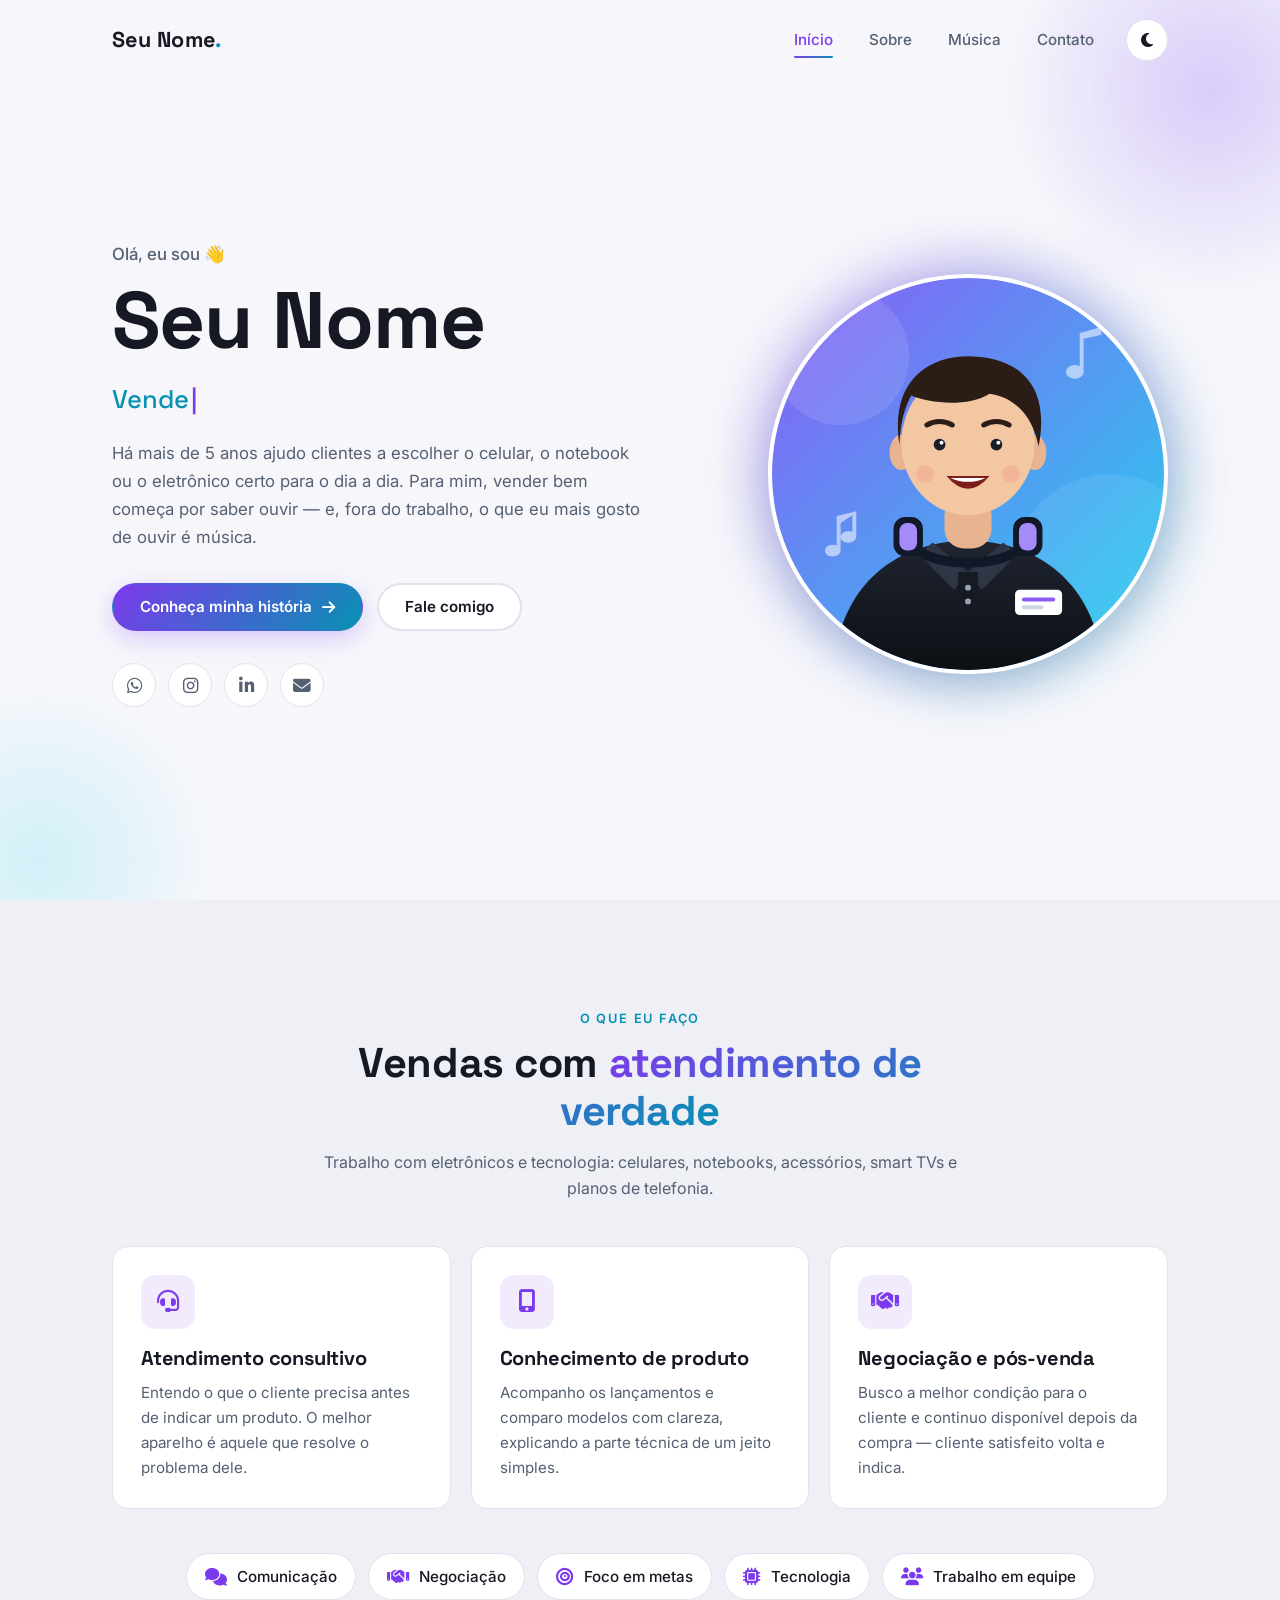
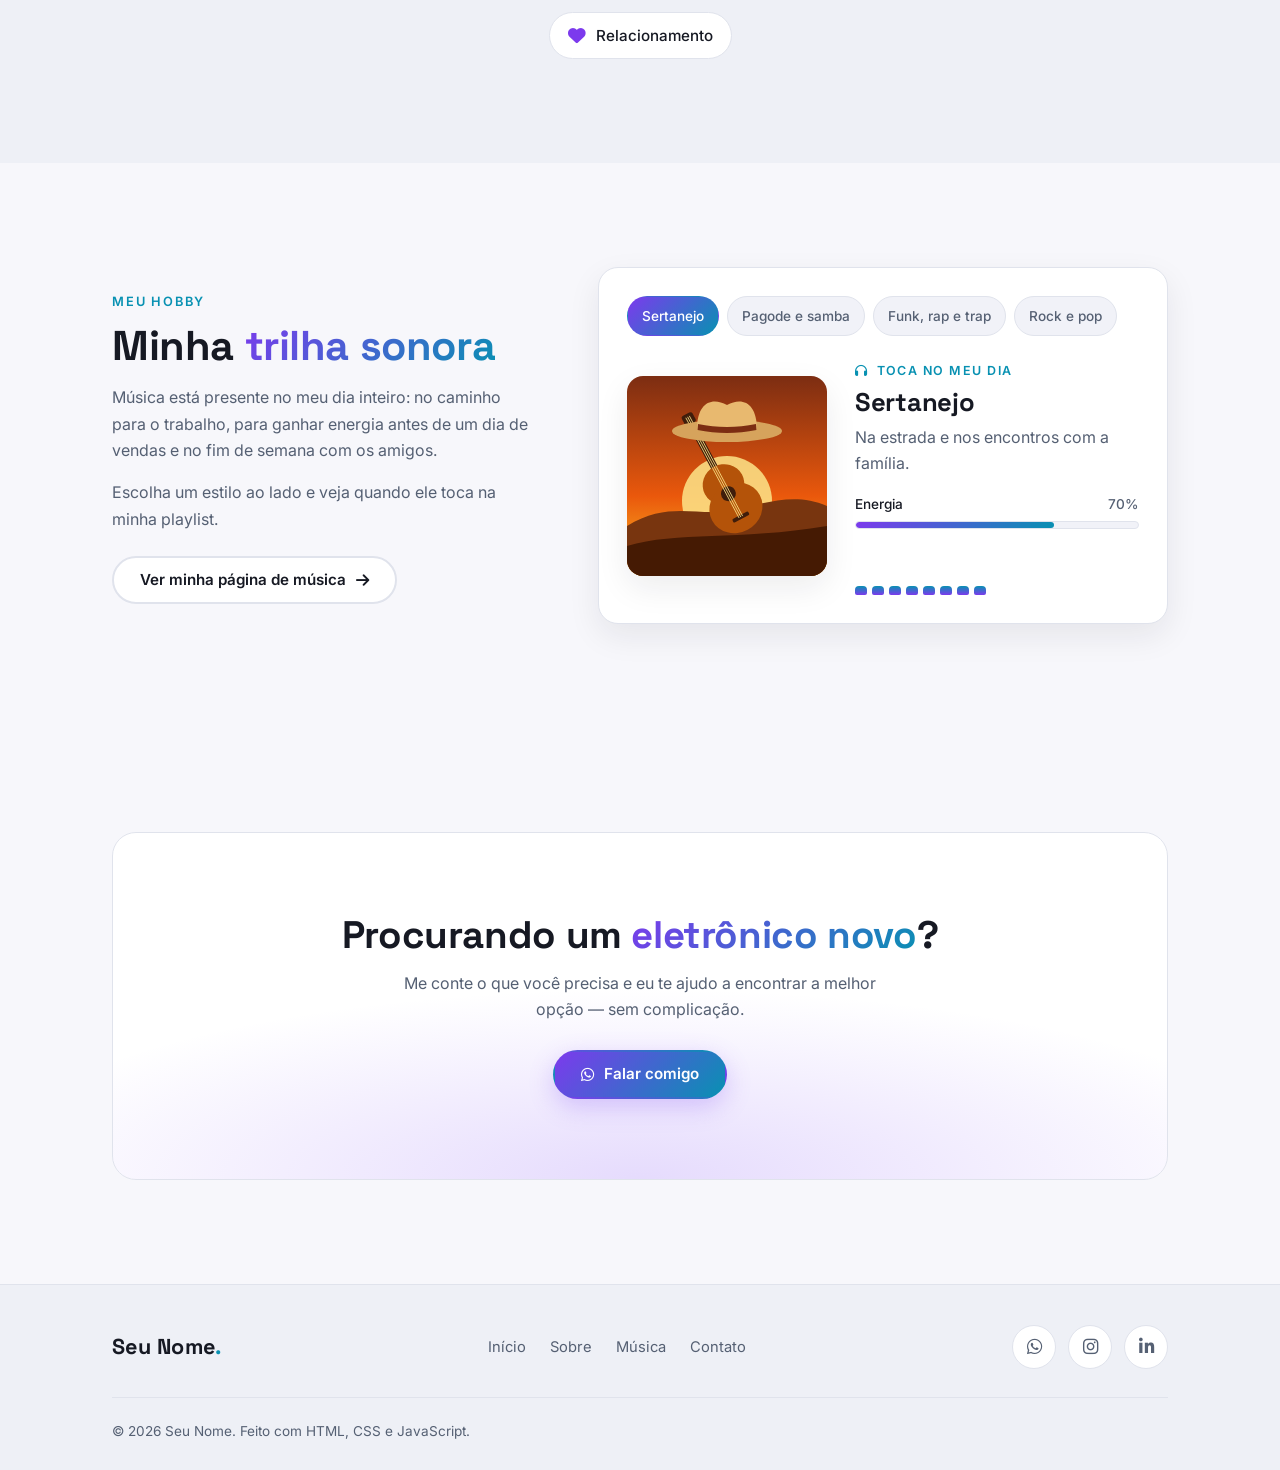
==== index.html @ 559077af "Primeira versão do portfólio Site pessoal (vendedor de eletrônicos e tecnologia, hobby: música) feit" ====
<!DOCTYPE html>
<html lang="pt-BR">
<head>
  <meta charset="UTF-8">
  <meta name="viewport" content="width=device-width, initial-scale=1.0">
  <meta name="description" content="Seu Nome — vendedor de eletrônicos e tecnologia há mais de 5 anos, apaixonado por música.">
  <title>Seu Nome | Vendedor</title>

  <!-- Ícone da aba -->
  <link rel="icon" href="img/favicon.svg" type="image/svg+xml">

  <!-- Fontes (Google Fonts) e ícones (Font Awesome) -->
  <link rel="preconnect" href="https://fonts.googleapis.com">
  <link rel="preconnect" href="https://fonts.gstatic.com" crossorigin>
  <link rel="stylesheet" href="https://fonts.googleapis.com/css2?family=Inter:wght@400;500;600&family=Space+Grotesk:wght@500;700&display=swap">
  <link rel="stylesheet" href="https://cdnjs.cloudflare.com/ajax/libs/font-awesome/6.5.1/css/all.min.css">

  <!-- Estilos do site -->
  <link rel="stylesheet" href="css/style.css">
  <link rel="stylesheet" href="css/responsive.css">

  <!-- Aplica o tema salvo antes da página aparecer (evita "piscar") -->
  <script src="js/theme.js"></script>
</head>
<body data-page="inicio">
  <a href="#conteudo" class="skip-link">Pular para o conteúdo</a>

  <!-- ================= CABEÇALHO ================= -->
  <header class="header" id="header">
    <div class="container header__inner">
      <a href="index.html" class="logo" aria-label="Página inicial">Seu Nome<span class="logo__dot">.</span></a>

      <nav class="nav" id="nav" aria-label="Menu principal">
        <ul class="nav__list">
          <li><a href="index.html" class="nav__link" data-nav="inicio">Início</a></li>
          <li><a href="pages/sobre.html" class="nav__link" data-nav="sobre">Sobre</a></li>
          <li><a href="pages/musica.html" class="nav__link" data-nav="musica">Música</a></li>
          <li><a href="pages/contato.html" class="nav__link" data-nav="contato">Contato</a></li>
        </ul>
      </nav>

      <div class="header__actions">
        <button class="theme-toggle" id="theme-toggle" type="button" aria-label="Alternar tema">
          <i class="fa-solid fa-sun" aria-hidden="true"></i>
          <i class="fa-solid fa-moon" aria-hidden="true"></i>
        </button>
        <button class="menu-toggle" id="menu-toggle" type="button" aria-label="Abrir menu" aria-expanded="false" aria-controls="nav">
          <span></span><span></span><span></span>
        </button>
      </div>
    </div>
  </header>

  <main id="conteudo">

    <!-- ================= HERO ================= -->
    <section class="hero">
      <div class="container hero__inner">
        <div class="hero__text reveal">
          <p class="hero__greeting">Olá, eu sou 👋</p>
          <h1 class="hero__title">Seu Nome</h1>
          <p class="hero__role">
            <span class="sr-only">Vendedor</span>
            <span class="typing" aria-hidden="true" data-typing='["Vendedor", "Especialista em tecnologia", "Apaixonado por música"]'></span><span class="cursor" aria-hidden="true">|</span>
          </p>
          <p class="hero__desc">
            Há mais de 5 anos ajudo clientes a escolher o celular, o notebook ou o eletrônico certo para o dia a dia.
            Para mim, vender bem começa por saber ouvir — e, fora do trabalho, o que eu mais gosto de ouvir é música.
          </p>
          <div class="hero__buttons">
            <a href="pages/sobre.html" class="btn btn--primary">Conheça minha história <i class="fa-solid fa-arrow-right" aria-hidden="true"></i></a>
            <a href="pages/contato.html" class="btn btn--outline">Fale comigo</a>
          </div>
          <ul class="social" aria-label="Redes sociais">
            <li><a href="https://wa.me/5500000000000" target="_blank" rel="noopener" aria-label="WhatsApp"><i class="fa-brands fa-whatsapp" aria-hidden="true"></i></a></li>
            <li><a href="https://www.instagram.com/seu-usuario" target="_blank" rel="noopener" aria-label="Instagram"><i class="fa-brands fa-instagram" aria-hidden="true"></i></a></li>
            <li><a href="https://www.linkedin.com/in/seu-usuario" target="_blank" rel="noopener" aria-label="LinkedIn"><i class="fa-brands fa-linkedin-in" aria-hidden="true"></i></a></li>
            <li><a href="mailto:seuemail@exemplo.com" aria-label="E-mail"><i class="fa-solid fa-envelope" aria-hidden="true"></i></a></li>
          </ul>
        </div>

        <div class="hero__image reveal delay-1">
          <img src="img/avatar.svg" alt="Ilustração de Seu Nome com fones de ouvido" width="400" height="400">
        </div>
      </div>
    </section>

    <!-- ================= COMO EU TRABALHO ================= -->
    <section class="section section--alt" id="trabalho">
      <div class="container">
        <div class="section__header reveal">
          <span class="section__tag">O que eu faço</span>
          <h2 class="section__title">Vendas com <span class="gradient-text">atendimento de verdade</span></h2>
          <p class="section__subtitle">Trabalho com eletrônicos e tecnologia: celulares, notebooks, acessórios, smart TVs e planos de telefonia.</p>
        </div>

        <div class="grid grid--cards">
          <article class="card reveal">
            <div class="card__icon"><i class="fa-solid fa-headset" aria-hidden="true"></i></div>
            <h3 class="card__title">Atendimento consultivo</h3>
            <p class="card__text">Entendo o que o cliente precisa antes de indicar um produto. O melhor aparelho é aquele que resolve o problema dele.</p>
          </article>
          <article class="card reveal delay-1">
            <div class="card__icon"><i class="fa-solid fa-mobile-screen-button" aria-hidden="true"></i></div>
            <h3 class="card__title">Conhecimento de produto</h3>
            <p class="card__text">Acompanho os lançamentos e comparo modelos com clareza, explicando a parte técnica de um jeito simples.</p>
          </article>
          <article class="card reveal delay-2">
            <div class="card__icon"><i class="fa-solid fa-handshake" aria-hidden="true"></i></div>
            <h3 class="card__title">Negociação e pós-venda</h3>
            <p class="card__text">Busco a melhor condição para o cliente e continuo disponível depois da compra — cliente satisfeito volta e indica.</p>
          </article>
        </div>

        <ul class="stack reveal" aria-label="Minhas principais habilidades">
          <li class="stack__item"><i class="fa-solid fa-comments" aria-hidden="true"></i> Comunicação</li>
          <li class="stack__item"><i class="fa-solid fa-handshake" aria-hidden="true"></i> Negociação</li>
          <li class="stack__item"><i class="fa-solid fa-bullseye" aria-hidden="true"></i> Foco em metas</li>
          <li class="stack__item"><i class="fa-solid fa-microchip" aria-hidden="true"></i> Tecnologia</li>
          <li class="stack__item"><i class="fa-solid fa-users" aria-hidden="true"></i> Trabalho em equipe</li>
          <li class="stack__item"><i class="fa-solid fa-heart" aria-hidden="true"></i> Relacionamento</li>
        </ul>
      </div>
    </section>

    <!-- ================= MÚSICA (HOBBY) ================= -->
    <section class="section" id="musica">
      <div class="container music-teaser">
        <div class="music-teaser__text reveal">
          <span class="section__tag">Meu hobby</span>
          <h2 class="section__title">Minha <span class="gradient-text">trilha sonora</span></h2>
          <p>
            Música está presente no meu dia inteiro: no caminho para o trabalho, para ganhar energia
            antes de um dia de vendas e no fim de semana com os amigos.
          </p>
          <p>Escolha um estilo ao lado e veja quando ele toca na minha playlist.</p>
          <a href="pages/musica.html" class="btn btn--outline">Ver minha página de música <i class="fa-solid fa-arrow-right" aria-hidden="true"></i></a>
        </div>

        <!-- Seletor de estilos: os dados de cada estilo ficam nos atributos data-* dos botões -->
        <div class="styles-widget reveal delay-1" data-styles>
          <div class="styles-widget__tabs" role="tablist" aria-label="Estilos musicais">
            <button class="style-tab is-active" type="button" role="tab" aria-selected="true" aria-controls="style-panel"
              data-cover="img/musica/sertanejo.svg" data-title="Sertanejo" data-moment="Na estrada e nos encontros com a família." data-energy="70">Sertanejo</button>
            <button class="style-tab" type="button" role="tab" aria-selected="false" aria-controls="style-panel"
              data-cover="img/musica/pagode.svg" data-title="Pagode e samba" data-moment="No fim de semana, reunido com os amigos." data-energy="78">Pagode e samba</button>
            <button class="style-tab" type="button" role="tab" aria-selected="false" aria-controls="style-panel"
              data-cover="img/musica/rap.svg" data-title="Funk, rap e trap" data-moment="Para ganhar energia antes de um dia cheio de vendas." data-energy="95">Funk, rap e trap</button>
            <button class="style-tab" type="button" role="tab" aria-selected="false" aria-controls="style-panel"
              data-cover="img/musica/rock.svg" data-title="Rock e pop" data-moment="No fone de ouvido, a qualquer hora do dia." data-energy="85">Rock e pop</button>
          </div>

          <div class="styles-widget__panel" id="style-panel" role="tabpanel">
            <img class="styles-widget__cover" src="img/musica/sertanejo.svg" alt="" width="400" height="400" data-style-cover>
            <div class="styles-widget__info" aria-live="polite">
              <span class="styles-widget__label"><i class="fa-solid fa-headphones" aria-hidden="true"></i> Toca no meu dia</span>
              <h3 class="styles-widget__title" data-style-title>Sertanejo</h3>
              <p class="styles-widget__moment" data-style-moment>Na estrada e nos encontros com a família.</p>
              <div class="energy">
                <div class="energy__header"><span>Energia</span><span data-style-energy-text>70%</span></div>
                <div class="energy__bar"><div class="energy__fill" data-style-energy></div></div>
              </div>
              <div class="equalizer" aria-hidden="true">
                <span></span><span></span><span></span><span></span><span></span><span></span><span></span><span></span>
              </div>
            </div>
          </div>
        </div>
      </div>
    </section>

    <!-- ================= CHAMADA PARA CONTATO ================= -->
    <section class="section section--tight">
      <div class="container">
        <div class="cta reveal">
          <h2 class="cta__title">Procurando um <span class="gradient-text">eletrônico novo</span>?</h2>
          <p class="cta__text">Me conte o que você precisa e eu te ajudo a encontrar a melhor opção — sem complicação.</p>
          <a href="pages/contato.html" class="btn btn--primary"><i class="fa-brands fa-whatsapp" aria-hidden="true"></i> Falar comigo</a>
        </div>
      </div>
    </section>
  </main>

  <!-- ================= RODAPÉ ================= -->
  <footer class="footer">
    <div class="container">
      <div class="footer__top">
        <a href="index.html" class="logo" aria-label="Página inicial">Seu Nome<span class="logo__dot">.</span></a>
        <ul class="footer__links">
          <li><a href="index.html">Início</a></li>
          <li><a href="pages/sobre.html">Sobre</a></li>
          <li><a href="pages/musica.html">Música</a></li>
          <li><a href="pages/contato.html">Contato</a></li>
        </ul>
        <ul class="social" aria-label="Redes sociais">
          <li><a href="https://wa.me/5500000000000" target="_blank" rel="noopener" aria-label="WhatsApp"><i class="fa-brands fa-whatsapp" aria-hidden="true"></i></a></li>
          <li><a href="https://www.instagram.com/seu-usuario" target="_blank" rel="noopener" aria-label="Instagram"><i class="fa-brands fa-instagram" aria-hidden="true"></i></a></li>
          <li><a href="https://www.linkedin.com/in/seu-usuario" target="_blank" rel="noopener" aria-label="LinkedIn"><i class="fa-brands fa-linkedin-in" aria-hidden="true"></i></a></li>
        </ul>
      </div>
      <p class="footer__copy">&copy; <span data-year>2026</span> Seu Nome. Feito com HTML, CSS e JavaScript.</p>
    </div>
  </footer>

  <button class="back-to-top" id="back-to-top" type="button" aria-label="Voltar ao topo">
    <i class="fa-solid fa-arrow-up" aria-hidden="true"></i>
  </button>

  <script src="js/main.js" defer></script>
  <script src="js/estilos.js" defer></script>
</body>
</html>
---- css/style.css ----
/* ==========================================================
   PORTFÓLIO — ESTILOS PRINCIPAIS (style.css)
   ----------------------------------------------------------
   Este arquivo segue a abordagem "mobile-first": os estilos
   abaixo são pensados primeiro para celulares. As adaptações
   para telas maiores ficam em responsive.css.

   Sumário
   1.  Variáveis e temas (escuro / claro)
   2.  Reset e estilos base
   3.  Utilitários
   4.  Cabeçalho e navegação
   5.  Botões
   6.  Hero (página inicial) e redes sociais
   7.  Títulos de página e seções
   8.  Cards e grids
   9.  Música (filtros, cards, seletor de estilos, equalizador)
   10. Página Sobre (stats, habilidades, linha do tempo)
   11. Página Contato (informações e formulário)
   12. Chamada para ação (CTA)
   13. Rodapé e botão "voltar ao topo"
   14. Animações
   ========================================================== */


/* ============ 1. VARIÁVEIS E TEMAS ============ */
:root {
  /* Cores — tema escuro (padrão) */
  --bg: #0d0f14;
  --bg-alt: #12151c;
  --surface: #181c25;
  --surface-2: #1f2430;
  --text: #e9ecf1;
  --text-muted: #9aa3b5;
  --border: #262c38;
  --accent: #8b5cf6;
  --accent-2: #22d3ee;
  --accent-soft: rgba(139, 92, 246, 0.15);
  --gradient: linear-gradient(135deg, var(--accent), var(--accent-2));
  --success: #22c55e;
  --error: #f87171;
  --shadow: 0 12px 32px rgba(0, 0, 0, 0.35);

  /* Tipografia */
  --font-body: 'Inter', system-ui, -apple-system, 'Segoe UI', sans-serif;
  --font-title: 'Space Grotesk', 'Inter', system-ui, sans-serif;

  /* Medidas */
  --header-h: 70px;
  --container: 1120px;
  --radius: 16px;
  --radius-sm: 10px;
  --transition: 0.3s ease;

  color-scheme: dark;
}

/* Tema claro — ativado pelo botão de sol/lua (js/main.js) */
[data-theme="light"] {
  --bg: #f7f7fb;
  --bg-alt: #eef0f6;
  --surface: #ffffff;
  --surface-2: #f1f2f8;
  --text: #161923;
  --text-muted: #556073;
  --border: #e0e3ec;
  --accent: #7c3aed;
  --accent-2: #0891b2;
  --accent-soft: rgba(124, 58, 237, 0.1);
  --success: #15803d;
  --error: #dc2626;
  --shadow: 0 12px 32px rgba(20, 24, 40, 0.08);

  color-scheme: light;
}


/* ============ 2. RESET E BASE ============ */
*,
*::before,
*::after {
  box-sizing: border-box;
  margin: 0;
  padding: 0;
}

html {
  scroll-behavior: smooth;
  scroll-padding-top: var(--header-h);
  -webkit-text-size-adjust: 100%;
}

body {
  font-family: var(--font-body);
  font-size: 1rem;
  line-height: 1.65;
  background-color: var(--bg);
  color: var(--text);
  -webkit-font-smoothing: antialiased;
  overflow-x: hidden;
  transition: background-color var(--transition), color var(--transition);
}

/* Trava a rolagem quando o menu mobile está aberto */
body.menu-open {
  overflow: hidden;
}

img,
svg {
  display: block;
  max-width: 100%;
  height: auto;
}

a {
  color: inherit;
  text-decoration: none;
}

ul,
ol {
  list-style: none;
}

button,
input,
textarea {
  font: inherit;
  color: inherit;
}

button {
  background: none;
  border: none;
  cursor: pointer;
}

h1,
h2,
h3 {
  font-family: var(--font-title);
  line-height: 1.15;
  letter-spacing: -0.01em;
}

:focus-visible {
  outline: 2px solid var(--accent-2);
  outline-offset: 3px;
  border-radius: 4px;
}

::selection {
  background: var(--accent);
  color: #fff;
}


/* ============ 3. UTILITÁRIOS ============ */
.container {
  width: 100%;
  max-width: var(--container);
  margin-inline: auto;
  padding-inline: 20px;
}

.gradient-text {
  background: var(--gradient);
  -webkit-background-clip: text;
  background-clip: text;
  color: transparent;
}

/* Esconde visualmente, mas mantém para leitores de tela */
.sr-only {
  position: absolute;
  width: 1px;
  height: 1px;
  padding: 0;
  margin: -1px;
  overflow: hidden;
  clip: rect(0, 0, 0, 0);
  white-space: nowrap;
  border: 0;
}

/* Link "pular para o conteúdo" (acessibilidade via teclado) */
.skip-link {
  position: absolute;
  top: -100px;
  left: 16px;
  z-index: 200;
  padding: 10px 18px;
  border-radius: var(--radius-sm);
  background: var(--accent);
  color: #fff;
  font-weight: 600;
  transition: top var(--transition);
}

.skip-link:focus {
  top: 12px;
}


/* ============ 4. CABEÇALHO E NAVEGAÇÃO ============ */
.header {
  position: fixed;
  top: 0;
  left: 0;
  right: 0;
  z-index: 100;
  height: var(--header-h);
  border-bottom: 1px solid transparent;
  transition: background-color var(--transition), border-color var(--transition);
}

/* Fundo aparece depois que a página rola (classe adicionada via JS) */
.header.is-scrolled,
.menu-open .header {
  background-color: var(--bg);
  border-bottom-color: var(--border);
}

.header__inner {
  height: 100%;
  display: flex;
  align-items: center;
  justify-content: space-between;
  gap: 16px;
}

.logo {
  font-family: var(--font-title);
  font-size: 1.35rem;
  font-weight: 700;
  letter-spacing: 0.02em;
  white-space: nowrap;
}

.logo__dot {
  color: var(--accent-2);
}

.header__actions {
  display: flex;
  align-items: center;
  gap: 10px;
}

/* Botão de tema (sol/lua) */
.theme-toggle {
  width: 42px;
  height: 42px;
  display: grid;
  place-items: center;
  border-radius: 50%;
  border: 1px solid var(--border);
  background: var(--surface);
  color: var(--text);
  font-size: 1rem;
  transition: border-color var(--transition), transform var(--transition), color var(--transition);
}

.theme-toggle:hover {
  border-color: var(--accent);
  color: var(--accent);
  transform: rotate(20deg);
}

/* Tema escuro mostra o sol (para trocar para claro) e vice-versa */
.theme-toggle .fa-moon { display: none; }
[data-theme="light"] .theme-toggle .fa-sun { display: none; }
[data-theme="light"] .theme-toggle .fa-moon { display: inline-block; }

/* Botão hambúrguer (só aparece no mobile) */
.menu-toggle {
  width: 42px;
  height: 42px;
  display: flex;
  flex-direction: column;
  align-items: center;
  justify-content: center;
  gap: 5px;
  border-radius: 12px;
  border: 1px solid var(--border);
  background: var(--surface);
}

.menu-toggle span {
  width: 20px;
  height: 2px;
  border-radius: 2px;
  background: var(--text);
  transition: transform var(--transition), opacity var(--transition);
}

/* Vira um "X" quando aberto */
.menu-toggle[aria-expanded="true"] span:nth-child(1) { transform: translateY(7px) rotate(45deg); }
.menu-toggle[aria-expanded="true"] span:nth-child(2) { opacity: 0; }
.menu-toggle[aria-expanded="true"] span:nth-child(3) { transform: translateY(-7px) rotate(-45deg); }

/* Menu mobile: painel que desliza da direita */
.nav {
  position: absolute;
  top: 100%;
  left: 0;
  right: 0;
  height: calc(100vh - var(--header-h));
  height: calc(100dvh - var(--header-h));
  padding: 32px 20px;
  background: var(--bg);
  transform: translateX(100%);
  visibility: hidden;
  transition: transform 0.35s ease, visibility 0.35s;
}

.nav.is-open {
  transform: translateX(0);
  visibility: visible;
}

.nav__list {
  display: flex;
  flex-direction: column;
  gap: 6px;
}

.nav__link {
  display: block;
  padding: 14px 18px;
  border-radius: var(--radius-sm);
  font-size: 1.15rem;
  font-weight: 500;
  color: var(--text-muted);
  transition: color var(--transition), background-color var(--transition);
}

.nav__link:hover,
.nav__link.is-active {
  color: var(--text);
  background: var(--surface);
}

.nav__link.is-active {
  color: var(--accent);
}


/* ============ 5. BOTÕES ============ */
.btn {
  display: inline-flex;
  align-items: center;
  justify-content: center;
  gap: 10px;
  padding: 13px 26px;
  border: 2px solid transparent;
  border-radius: 999px;
  font-size: 0.95rem;
  font-weight: 600;
  line-height: 1.2;
  text-align: center;
  transition: transform var(--transition), box-shadow var(--transition),
              border-color var(--transition), color var(--transition), background-color var(--transition);
}

.btn--primary {
  background: var(--gradient);
  color: #fff;
  box-shadow: 0 8px 24px rgba(139, 92, 246, 0.3);
}

.btn--primary:hover {
  transform: translateY(-3px);
  box-shadow: 0 14px 30px rgba(139, 92, 246, 0.45);
}

.btn--outline {
  background: var(--surface);
  border-color: var(--border);
  color: var(--text);
}

.btn--outline:hover {
  border-color: var(--accent);
  color: var(--accent);
  transform: translateY(-3px);
}

.btn--block {
  width: 100%;
}

.btn i {
  transition: transform var(--transition);
}

.btn:hover .fa-arrow-right {
  transform: translateX(4px);
}


/* ============ 6. HERO E REDES SOCIAIS ============ */
.hero {
  position: relative;
  display: flex;
  align-items: center;
  min-height: 100vh;
  min-height: 100svh;
  padding: calc(var(--header-h) + 32px) 0 64px;
  overflow: hidden;
}

/* Brilhos decorativos no fundo */
.hero::before,
.hero::after {
  content: '';
  position: absolute;
  border-radius: 50%;
  pointer-events: none;
  filter: blur(10px);
}

.hero::before {
  width: 420px;
  height: 420px;
  top: -120px;
  right: -140px;
  background: radial-gradient(circle, rgba(139, 92, 246, 0.28), transparent 70%);
}

.hero::after {
  width: 360px;
  height: 360px;
  bottom: -140px;
  left: -140px;
  background: radial-gradient(circle, rgba(34, 211, 238, 0.18), transparent 70%);
}

.hero__inner {
  position: relative;
  z-index: 1;
  display: grid;
  gap: 40px;
  align-items: center;
  text-align: center;
}

.hero__greeting {
  margin-bottom: 6px;
  color: var(--text-muted);
  font-weight: 500;
  font-size: 1.05rem;
}

.hero__title {
  margin-bottom: 12px;
  font-size: clamp(2.6rem, 11vw, 4.6rem);
}

.hero__role {
  min-height: 1.6em;
  margin-bottom: 20px;
  font-family: var(--font-title);
  font-size: clamp(1.15rem, 4.5vw, 1.6rem);
  font-weight: 500;
  color: var(--accent-2);
}

.cursor {
  margin-left: 2px;
  color: var(--accent);
  animation: blink 1s step-end infinite;
}

.hero__desc {
  max-width: 540px;
  margin: 0 auto 32px;
  color: var(--text-muted);
  font-size: 1.05rem;
}

.hero__buttons {
  display: flex;
  flex-wrap: wrap;
  justify-content: center;
  gap: 14px;
  margin-bottom: 32px;
}

.hero__image {
  position: relative;
  order: -1; /* no celular a imagem aparece primeiro */
  width: min(230px, 65vw);
  margin-inline: auto;
}

/* Halo colorido atrás do avatar */
.hero__image::before {
  content: '';
  position: absolute;
  inset: -10px;
  border-radius: 50%;
  background: var(--gradient);
  opacity: 0.45;
  filter: blur(28px);
}

.hero__image img {
  position: relative;
  border-radius: 50%;
  border: 4px solid var(--surface);
  box-shadow: var(--shadow);
  animation: float 6s ease-in-out infinite;
}

/* Ícones de redes sociais */
.social {
  display: flex;
  justify-content: center;
  gap: 12px;
}

.social a {
  width: 44px;
  height: 44px;
  display: grid;
  place-items: center;
  border-radius: 50%;
  border: 1px solid var(--border);
  background: var(--surface);
  color: var(--text-muted);
  font-size: 1.1rem;
  transition: color var(--transition), background var(--transition),
              border-color var(--transition), transform var(--transition);
}

.social a:hover {
  color: #fff;
  background: var(--gradient);
  border-color: transparent;
  transform: translateY(-3px);
}


/* ============ 7. TÍTULOS DE PÁGINA E SEÇÕES ============ */
.page-hero {
  position: relative;
  padding: calc(var(--header-h) + 56px) 0 48px;
  text-align: center;
  overflow: hidden;
}

.page-hero::before {
  content: '';
  position: absolute;
  top: -200px;
  left: 50%;
  width: 600px;
  height: 400px;
  transform: translateX(-50%);
  background: radial-gradient(ellipse, rgba(139, 92, 246, 0.22), transparent 70%);
  pointer-events: none;
}

.page-hero .container {
  position: relative;
}

.breadcrumb {
  margin-bottom: 14px;
  color: var(--text-muted);
  font-size: 0.9rem;
}

.breadcrumb a {
  transition: color var(--transition);
}

.breadcrumb a:hover {
  color: var(--accent);
}

.page-hero__title {
  margin-bottom: 14px;
  font-size: clamp(2.2rem, 9vw, 3.6rem);
}

.page-hero__subtitle {
  max-width: 580px;
  margin-inline: auto;
  color: var(--text-muted);
  font-size: 1.05rem;
}

.section {
  padding-block: 72px;
}

.section--alt {
  background-color: var(--bg-alt);
}

.section--tight {
  padding-block: 48px 80px;
}

.section--flush-top {
  padding-top: 16px;
}

.section__header {
  max-width: 640px;
  margin: 0 auto 44px;
  text-align: center;
}

.section__tag {
  display: inline-block;
  margin-bottom: 10px;
  color: var(--accent-2);
  font-size: 0.8rem;
  font-weight: 600;
  letter-spacing: 0.14em;
  text-transform: uppercase;
}

.section__title {
  margin-bottom: 14px;
  font-size: clamp(1.75rem, 6vw, 2.6rem);
}

.section__subtitle {
  color: var(--text-muted);
}

.section__footer {
  margin-top: 44px;
  text-align: center;
}


/* ============ 8. CARDS E GRIDS ============ */
/* auto-fit + minmax: as colunas se ajustam sozinhas ao tamanho da tela */
.grid {
  display: grid;
  gap: 20px;
}

.grid--cards {
  grid-template-columns: repeat(auto-fit, minmax(min(100%, 280px), 1fr));
}

/* Estilos musicais: 1 coluna no celular, 2 no tablet e 4 em telas grandes (responsive.css) */
.grid--music {
  grid-template-columns: 1fr;
  gap: 24px;
}

.card {
  padding: 28px;
  border: 1px solid var(--border);
  border-radius: var(--radius);
  background: var(--surface);
  transition: transform var(--transition), border-color var(--transition), box-shadow var(--transition);
}

.card:hover {
  transform: translateY(-6px);
  border-color: var(--accent);
  box-shadow: var(--shadow);
}

.card--center {
  text-align: center;
}

.card--center .card__icon {
  margin-inline: auto;
}

.card__icon {
  width: 54px;
  height: 54px;
  display: grid;
  place-items: center;
  margin-bottom: 18px;
  border-radius: 14px;
  background: var(--accent-soft);
  color: var(--accent);
  font-size: 1.4rem;
  transition: transform var(--transition);
}

.card:hover .card__icon {
  transform: scale(1.1) rotate(-6deg);
}

.card__title {
  margin-bottom: 10px;
  font-size: 1.25rem;
}

.card__text {
  color: var(--text-muted);
  font-size: 0.95rem;
}

/* Lista de habilidades em "etiquetas" */
.stack {
  display: flex;
  flex-wrap: wrap;
  justify-content: center;
  gap: 12px;
  margin-top: 44px;
}

.stack__item {
  display: flex;
  align-items: center;
  gap: 10px;
  padding: 10px 18px;
  border: 1px solid var(--border);
  border-radius: 999px;
  background: var(--surface);
  font-size: 0.95rem;
  font-weight: 500;
  transition: transform var(--transition), border-color var(--transition);
}

.stack__item:hover {
  transform: translateY(-3px);
  border-color: var(--accent);
}

.stack__item i {
  color: var(--accent);
  font-size: 1.1rem;
}


/* ============ 9. MÚSICA: FILTROS, CARDS E SELETOR DE ESTILOS ============ */
.filters {
  display: flex;
  flex-wrap: wrap;
  justify-content: center;
  gap: 10px;
  margin-bottom: 14px;
}

.filter-btn {
  padding: 9px 20px;
  border: 1px solid var(--border);
  border-radius: 999px;
  background: var(--surface);
  color: var(--text-muted);
  font-size: 0.92rem;
  font-weight: 500;
  transition: color var(--transition), border-color var(--transition), background var(--transition);
}

.filter-btn:hover {
  color: var(--text);
  border-color: var(--accent);
}

.filter-btn.is-active {
  background: var(--gradient);
  border-color: transparent;
  color: #fff;
}

.filters__count {
  margin-bottom: 36px;
  color: var(--text-muted);
  font-size: 0.9rem;
  text-align: center;
}

.music-card {
  display: flex;
  flex-direction: column;
  overflow: hidden;
  border: 1px solid var(--border);
  border-radius: var(--radius);
  background: var(--surface);
  transition: transform var(--transition), border-color var(--transition), box-shadow var(--transition);
}

.music-card:hover {
  transform: translateY(-6px);
  border-color: var(--accent);
  box-shadow: var(--shadow);
}

.music-card.is-hidden {
  display: none;
}

.music-card.fade-in {
  animation: fadeIn 0.45s ease both;
}

.music-card__image {
  aspect-ratio: 4 / 3;
  overflow: hidden;
  background: var(--surface-2);
}

.music-card__image img {
  width: 100%;
  height: 100%;
  object-fit: cover;
  transition: transform 0.5s ease;
}

.music-card:hover .music-card__image img {
  transform: scale(1.06);
}

.music-card__body {
  display: flex;
  flex: 1;
  flex-direction: column;
  padding: 22px;
}

.music-card__category {
  margin-bottom: 6px;
  color: var(--accent-2);
  font-size: 0.75rem;
  font-weight: 600;
  letter-spacing: 0.12em;
  text-transform: uppercase;
}

.music-card__title {
  margin-bottom: 8px;
  font-size: 1.2rem;
}

.music-card__text {
  flex: 1;
  margin-bottom: 16px;
  color: var(--text-muted);
  font-size: 0.93rem;
}

.tags {
  display: flex;
  flex-wrap: wrap;
  gap: 6px;
}

.tag {
  padding: 4px 11px;
  border: 1px solid var(--border);
  border-radius: 999px;
  background: var(--surface-2);
  color: var(--text-muted);
  font-size: 0.75rem;
  font-weight: 500;
}

/* Momentos (lista com ícones) */
.moments {
  display: grid;
  grid-template-columns: 1fr 1fr;
  gap: 10px;
  margin-top: 24px;
}

.moments__item {
  display: flex;
  align-items: center;
  gap: 10px;
  padding: 12px 14px;
  border: 1px solid var(--border);
  border-radius: var(--radius-sm);
  background: var(--surface);
  font-size: 0.9rem;
  font-weight: 500;
  line-height: 1.3;
}

.moments__item i {
  flex-shrink: 0;
  width: 18px;
  color: var(--accent);
  text-align: center;
}

/* Página inicial: texto + seletor de estilos */
.music-teaser {
  display: grid;
  gap: 40px;
  align-items: center;
}

.music-teaser__text p {
  margin-bottom: 16px;
  color: var(--text-muted);
}

.music-teaser__text .btn {
  margin-top: 8px;
}

.styles-widget {
  --eq-speed: 0.8s; /* alterado pelo JavaScript conforme a "energia" */
  padding: 20px;
  border: 1px solid var(--border);
  border-radius: calc(var(--radius) * 1.25);
  background: var(--surface);
  box-shadow: var(--shadow);
}

.styles-widget__tabs {
  display: flex;
  flex-wrap: wrap;
  gap: 8px;
  margin-bottom: 20px;
}

.style-tab {
  padding: 8px 14px;
  border: 1px solid var(--border);
  border-radius: 999px;
  background: var(--surface-2);
  color: var(--text-muted);
  font-size: 0.85rem;
  font-weight: 500;
  transition: color var(--transition), border-color var(--transition), background var(--transition);
}

.style-tab:hover {
  color: var(--text);
  border-color: var(--accent);
}

.style-tab.is-active {
  background: var(--gradient);
  border-color: transparent;
  color: #fff;
}

.styles-widget__panel {
  display: grid;
  gap: 20px;
  align-items: center;
}

.styles-widget__cover {
  width: 100%;
  max-width: 220px;
  margin-inline: auto;
  border-radius: var(--radius);
  box-shadow: var(--shadow);
}

.is-switching .styles-widget__cover,
.is-switching .styles-widget__info {
  animation: fadeIn 0.4s ease both;
}

.styles-widget__label {
  display: inline-flex;
  align-items: center;
  gap: 8px;
  color: var(--accent-2);
  font-size: 0.78rem;
  font-weight: 600;
  letter-spacing: 0.12em;
  text-transform: uppercase;
}

.styles-widget__title {
  margin: 6px 0;
  font-size: 1.6rem;
}

.styles-widget__moment {
  min-height: 3.2em;
  margin-bottom: 16px;
  color: var(--text-muted);
}

.energy__header {
  display: flex;
  justify-content: space-between;
  margin-bottom: 6px;
  font-size: 0.85rem;
  font-weight: 500;
}

.energy__header span:last-child {
  color: var(--text-muted);
}

.energy__bar {
  height: 8px;
  overflow: hidden;
  border: 1px solid var(--border);
  border-radius: 999px;
  background: var(--surface-2);
}

.energy__fill {
  width: 0;
  height: 100%;
  border-radius: inherit;
  background: var(--gradient);
  transition: width 0.6s cubic-bezier(0.2, 0.8, 0.2, 1);
}

/* Equalizador animado: a velocidade vem de --eq-speed */
.equalizer {
  display: flex;
  align-items: flex-end;
  gap: 5px;
  height: 46px;
  margin-top: 20px;
}

.equalizer span {
  flex: 1;
  max-width: 12px;
  height: 20%;
  border-radius: 4px 4px 2px 2px;
  background: linear-gradient(to top, var(--accent), var(--accent-2));
  animation: equalize var(--eq-speed) ease-in-out infinite alternate;
}

.equalizer span:nth-child(2) { animation-delay: -0.3s; animation-duration: calc(var(--eq-speed) * 1.3); }
.equalizer span:nth-child(3) { animation-delay: -0.6s; animation-duration: calc(var(--eq-speed) * 0.8); }
.equalizer span:nth-child(4) { animation-delay: -0.15s; animation-duration: calc(var(--eq-speed) * 1.1); }
.equalizer span:nth-child(5) { animation-delay: -0.45s; animation-duration: calc(var(--eq-speed) * 0.9); }
.equalizer span:nth-child(6) { animation-delay: -0.7s; animation-duration: calc(var(--eq-speed) * 1.4); }
.equalizer span:nth-child(7) { animation-delay: -0.25s; animation-duration: calc(var(--eq-speed) * 0.85); }
.equalizer span:nth-child(8) { animation-delay: -0.55s; animation-duration: calc(var(--eq-speed) * 1.2); }


/* ============ 10. PÁGINA SOBRE ============ */
.about {
  display: grid;
  gap: 48px;
  align-items: center;
}

.about__image {
  position: relative;
  width: min(340px, 85%);
  margin-inline: auto;
}

/* Moldura deslocada atrás da imagem */
.about__image::after {
  content: '';
  position: absolute;
  inset: 16px -16px -16px 16px;
  z-index: 0;
  border: 2px solid var(--accent);
  border-radius: var(--radius);
}

.about__image img {
  position: relative;
  z-index: 1;
  border-radius: var(--radius);
  box-shadow: var(--shadow);
}

/* Variação redonda (página Música) */
.about__image--round::after,
.about__image--round img {
  border-radius: 50%;
}

.about__text .section__title {
  text-align: left;
}

.about__text p {
  margin-bottom: 16px;
  color: var(--text-muted);
}

.about__text strong {
  color: var(--text);
}

/* Números animados */
.stats {
  display: grid;
  grid-template-columns: repeat(3, 1fr);
  gap: 12px;
  margin: 28px 0 32px;
}

.stat {
  padding: 18px 8px;
  border: 1px solid var(--border);
  border-radius: var(--radius-sm);
  background: var(--surface);
  text-align: center;
}

.stat__number {
  display: block;
  font-family: var(--font-title);
  font-size: clamp(1.4rem, 6vw, 2rem);
  font-weight: 700;
  line-height: 1.2;
}

.stat__label {
  color: var(--text-muted);
  font-size: 0.8rem;
}

.hero__buttons--left {
  justify-content: flex-start;
  margin-bottom: 0;
}

/* Barras de habilidade */
.skills {
  display: grid;
  gap: 24px;
  max-width: 760px;
  margin-inline: auto;
}

.skill__header {
  display: flex;
  justify-content: space-between;
  align-items: center;
  margin-bottom: 8px;
  font-weight: 500;
}

.skill__header i {
  color: var(--accent);
  width: 22px;
  margin-right: 6px;
  text-align: center;
}

.skill__percent {
  color: var(--text-muted);
  font-size: 0.9rem;
}

.skill__bar {
  height: 10px;
  overflow: hidden;
  border: 1px solid var(--border);
  border-radius: 999px;
  background: var(--surface-2);
}

.skill__fill {
  width: 0; /* JS anima até o valor de data-level */
  height: 100%;
  border-radius: inherit;
  background: var(--gradient);
  transition: width 1.4s cubic-bezier(0.2, 0.8, 0.2, 1);
}

/* Linha do tempo */
.timeline {
  position: relative;
  max-width: 720px;
  margin-inline: auto;
  padding-left: 34px;
}

.timeline::before {
  content: '';
  position: absolute;
  top: 8px;
  bottom: 8px;
  left: 8px;
  width: 2px;
  background: linear-gradient(var(--accent), var(--accent-2));
}

.timeline__item {
  position: relative;
  margin-bottom: 20px;
  padding: 20px 22px;
  border: 1px solid var(--border);
  border-radius: var(--radius);
  background: var(--surface);
}

.timeline__item:last-child {
  margin-bottom: 0;
}

/* Bolinha da linha do tempo */
.timeline__item::before {
  content: '';
  position: absolute;
  top: 24px;
  left: -33px;
  width: 16px;
  height: 16px;
  border: 3px solid var(--bg);
  border-radius: 50%;
  background: var(--accent);
  box-shadow: 0 0 0 2px var(--accent);
}

.timeline__date {
  color: var(--accent-2);
  font-size: 0.85rem;
  font-weight: 600;
}

.timeline__title {
  margin: 4px 0 6px;
  font-size: 1.15rem;
}

.timeline__text {
  color: var(--text-muted);
  font-size: 0.95rem;
}


/* ============ 11. PÁGINA CONTATO ============ */
.contact {
  display: grid;
  gap: 32px;
}

.contact__info {
  display: grid;
  gap: 14px;
  align-content: start;
}

.contact__item {
  display: flex;
  align-items: center;
  gap: 16px;
  padding: 18px;
  border: 1px solid var(--border);
  border-radius: var(--radius);
  background: var(--surface);
  transition: transform var(--transition), border-color var(--transition);
}

a.contact__item:hover {
  transform: translateX(4px);
  border-color: var(--accent);
}

.contact__icon {
  flex-shrink: 0;
  width: 46px;
  height: 46px;
  display: grid;
  place-items: center;
  border-radius: 12px;
  background: var(--accent-soft);
  color: var(--accent);
  font-size: 1.2rem;
}

.contact__label {
  display: block;
  color: var(--text-muted);
  font-size: 0.8rem;
}

.contact__value {
  display: block;
  font-weight: 600;
  word-break: break-word;
}

.contact__note {
  display: flex;
  align-items: center;
  gap: 10px;
  margin-top: 6px;
  color: var(--text-muted);
  font-size: 0.92rem;
}

.status-dot {
  flex-shrink: 0;
  width: 10px;
  height: 10px;
  border-radius: 50%;
  background: var(--success);
  animation: pulse 2s infinite;
}

/* Formulário */
.form {
  padding: 28px 20px;
  border: 1px solid var(--border);
  border-radius: var(--radius);
  background: var(--surface);
}

.form__title {
  margin-bottom: 22px;
  font-size: 1.4rem;
}

.form__row {
  display: grid;
  gap: 0 16px;
}

.form__group {
  margin-bottom: 18px;
}

.form__label {
  display: block;
  margin-bottom: 6px;
  font-size: 0.92rem;
  font-weight: 500;
}

.form__input {
  width: 100%;
  padding: 13px 16px;
  border: 1px solid var(--border);
  border-radius: var(--radius-sm);
  background: var(--bg);
  color: var(--text);
  font-size: 1rem; /* 16px evita zoom automático no iPhone */
  transition: border-color var(--transition), box-shadow var(--transition);
}

.form__input::placeholder {
  color: var(--text-muted);
  opacity: 0.7;
}

.form__input:focus {
  outline: none;
  border-color: var(--accent);
  box-shadow: 0 0 0 3px var(--accent-soft);
}

.form__input.is-invalid {
  border-color: var(--error);
}

textarea.form__input {
  min-height: 140px;
  resize: vertical;
}

.form__meta {
  display: flex;
  justify-content: space-between;
  gap: 12px;
}

.form__error {
  display: block;
  min-height: 1.2em;
  margin-top: 6px;
  color: var(--error);
  font-size: 0.82rem;
}

.form__counter {
  flex-shrink: 0;
  margin-top: 6px;
  color: var(--text-muted);
  font-size: 0.8rem;
}

.form__status {
  display: none;
  margin-top: 16px;
  padding: 12px 16px;
  border-radius: var(--radius-sm);
  font-size: 0.92rem;
}

.form__status.is-success {
  display: block;
  border: 1px solid var(--success);
  background: rgba(34, 197, 94, 0.1);
  color: var(--success);
}

.form__status.is-error {
  display: block;
  border: 1px solid var(--error);
  background: rgba(248, 113, 113, 0.1);
  color: var(--error);
}


/* ============ 12. CHAMADA PARA AÇÃO (CTA) ============ */
.cta {
  position: relative;
  overflow: hidden;
  padding: 48px 22px;
  border: 1px solid var(--border);
  border-radius: calc(var(--radius) * 1.5);
  background: var(--surface);
  text-align: center;
}

.cta::before {
  content: '';
  position: absolute;
  inset: auto -20% -60% -20%;
  height: 120%;
  background: radial-gradient(ellipse at center, rgba(139, 92, 246, 0.22), transparent 65%);
  pointer-events: none;
}

.cta > * {
  position: relative;
}

.cta__icon {
  width: 64px;
  height: 64px;
  display: grid;
  place-items: center;
  margin: 0 auto 18px;
  border-radius: 50%;
  background: var(--gradient);
  color: #fff;
  font-size: 1.6rem;
  box-shadow: 0 10px 30px rgba(139, 92, 246, 0.35);
}

.cta__title {
  margin-bottom: 12px;
  font-size: clamp(1.6rem, 6vw, 2.4rem);
}

.cta__text {
  max-width: 500px;
  margin: 0 auto 28px;
  color: var(--text-muted);
}


/* ============ 13. RODAPÉ E VOLTAR AO TOPO ============ */
.footer {
  padding: 40px 0 28px;
  border-top: 1px solid var(--border);
  background-color: var(--bg-alt);
}

.footer__top {
  display: flex;
  flex-direction: column;
  align-items: center;
  gap: 22px;
  padding-bottom: 28px;
  border-bottom: 1px solid var(--border);
}

.footer__links {
  display: flex;
  flex-wrap: wrap;
  justify-content: center;
  gap: 8px 24px;
}

.footer__links a {
  color: var(--text-muted);
  font-size: 0.92rem;
  transition: color var(--transition);
}

.footer__links a:hover {
  color: var(--accent);
}

.footer__copy {
  padding-top: 22px;
  color: var(--text-muted);
  font-size: 0.85rem;
  text-align: center;
}

.back-to-top {
  position: fixed;
  right: 18px;
  bottom: 18px;
  z-index: 90;
  width: 46px;
  height: 46px;
  display: grid;
  place-items: center;
  border-radius: 50%;
  background: var(--gradient);
  color: #fff;
  box-shadow: var(--shadow);
  opacity: 0;
  visibility: hidden;
  transform: translateY(20px);
  transition: opacity var(--transition), transform var(--transition), visibility var(--transition);
}

.back-to-top.is-visible {
  opacity: 1;
  visibility: visible;
  transform: translateY(0);
}

.back-to-top:hover {
  transform: translateY(-4px);
}


/* ============ 14. ANIMAÇÕES ============ */
/* Elementos .reveal aparecem ao rolar a página (IntersectionObserver em main.js).
   A classe .js no <html> garante que, sem JavaScript, nada fica escondido. */
.js .reveal {
  opacity: 0;
  transform: translateY(28px);
  transition: opacity 0.7s ease, transform 0.7s ease;
}

.js .reveal.is-visible {
  opacity: 1;
  transform: none;
}

/* As classes .delay-1, .delay-2 e .delay-3 criam um pequeno atraso
   (100ms, 200ms, 300ms) aplicado pelo JavaScript ao revelar o elemento. */

/* Depois de aparecer, o hover volta a ser rápido */
.reveal.is-visible.card,
.reveal.is-visible.music-card {
  transition: opacity 0.7s ease, transform var(--transition),
              border-color var(--transition), box-shadow var(--transition);
}

@keyframes float {
  0%, 100% { transform: translateY(0); }
  50% { transform: translateY(-12px); }
}

@keyframes blink {
  50% { opacity: 0; }
}

@keyframes fadeIn {
  from { opacity: 0; transform: scale(0.96); }
  to { opacity: 1; transform: scale(1); }
}

@keyframes equalize {
  from { height: 15%; }
  to { height: 100%; }
}

@keyframes pulse {
  0% { box-shadow: 0 0 0 0 rgba(34, 197, 94, 0.6); }
  70% { box-shadow: 0 0 0 10px rgba(34, 197, 94, 0); }
  100% { box-shadow: 0 0 0 0 rgba(34, 197, 94, 0); }
}

/* Respeita quem prefere menos movimento */
@media (prefers-reduced-motion: reduce) {
  html { scroll-behavior: auto; }

  *,
  *::before,
  *::after {
    animation-duration: 0.01ms !important;
    animation-iteration-count: 1 !important;
    transition-duration: 0.01ms !important;
  }

  .js .reveal {
    opacity: 1;
    transform: none;
  }
}
---- css/responsive.css ----
/* ==========================================================
   PORTFÓLIO — DESIGN RESPONSIVO (responsive.css)
   ----------------------------------------------------------
   O style.css já é "mobile-first" (pensado para celular).
   Aqui ficam os ajustes por tamanho de tela (media queries):

   - até 380px  → celulares pequenos
   - 600px+     → celulares grandes / tablets em pé
   - 900px+     → tablets deitados, notebooks e desktops
   - 1200px+    → telas grandes
   ========================================================== */


/* ============ CELULARES PEQUENOS (até 380px) ============ */
@media (max-width: 380px) {
  .container {
    padding-inline: 16px;
  }

  .hero__buttons .btn,
  .hero__buttons--left .btn {
    width: 100%;
  }

  .stats {
    gap: 8px;
  }

  .stat__label {
    font-size: 0.72rem;
  }

  .moments {
    grid-template-columns: 1fr;
  }

  .card,
  .cta {
    padding: 24px 18px;
  }

  .filter-btn {
    padding: 8px 16px;
  }
}


/* ============ CELULARES GRANDES / TABLETS (600px+) ============ */
@media (min-width: 600px) {
  .container {
    padding-inline: 28px;
  }

  .section {
    padding-block: 88px;
  }

  .section--flush-top {
    padding-top: 16px;
  }

  .grid--music {
    grid-template-columns: repeat(2, 1fr);
  }

  /* Nome e e-mail lado a lado no formulário */
  .form__row {
    grid-template-columns: 1fr 1fr;
  }

  .form {
    padding: 36px 32px;
  }

  /* Seletor de estilos: capa ao lado das informações */
  .styles-widget {
    padding: 28px;
  }

  .styles-widget__panel {
    grid-template-columns: 200px 1fr;
    gap: 28px;
  }

  .styles-widget__cover {
    max-width: none;
  }

  .cta {
    padding: 64px 40px;
  }

  .footer__top {
    flex-direction: row;
    justify-content: space-between;
    flex-wrap: wrap;
  }

  .footer__copy {
    text-align: left;
  }
}


/* ============ NOTEBOOKS E DESKTOPS (900px+) ============ */
@media (min-width: 900px) {
  :root {
    --header-h: 80px;
  }

  .container {
    padding-inline: 32px;
  }

  .section {
    padding-block: 104px;
  }

  /* --- Navegação: some o hambúrguer, links ficam em linha --- */
  .menu-toggle {
    display: none;
  }

  .nav {
    position: static;
    height: auto;
    margin-left: auto;
    padding: 0;
    background: transparent;
    transform: none;
    visibility: visible;
    transition: none;
  }

  .nav__list {
    flex-direction: row;
    gap: 4px;
  }

  .nav__link {
    position: relative;
    padding: 8px 16px;
    font-size: 0.95rem;
  }

  .nav__link:hover,
  .nav__link.is-active {
    background: transparent;
  }

  /* Sublinhado animado */
  .nav__link::after {
    content: '';
    position: absolute;
    left: 16px;
    right: 16px;
    bottom: 2px;
    height: 2px;
    border-radius: 2px;
    background: var(--gradient);
    transform: scaleX(0);
    transition: transform var(--transition);
  }

  .nav__link:hover::after,
  .nav__link.is-active::after {
    transform: scaleX(1);
  }

  /* --- Hero em duas colunas: texto à esquerda, imagem à direita --- */
  .hero__inner {
    grid-template-columns: 1.15fr 0.85fr;
    gap: 64px;
    text-align: left;
  }

  .hero__image {
    order: 0;
    width: 100%;
    max-width: 400px;
    margin-right: 0;
  }

  .hero__desc {
    margin-left: 0;
  }

  .hero__buttons,
  .hero__text .social {
    justify-content: flex-start;
  }

  /* --- Sobre: imagem e texto lado a lado --- */
  .about {
    grid-template-columns: 0.8fr 1.2fr;
    gap: 72px;
  }

  .about__image {
    width: 100%;
  }

  /* Música: imagem à direita */
  .about--reverse {
    grid-template-columns: 1.2fr 0.8fr;
  }

  .about--reverse .about__image {
    order: 2;
  }

  /* Página inicial: texto à esquerda, seletor de estilos à direita */
  .music-teaser {
    grid-template-columns: 0.85fr 1.15fr;
    gap: 64px;
  }

  /* --- Habilidades em duas colunas --- */
  .skills {
    grid-template-columns: 1fr 1fr;
    gap: 28px 56px;
    max-width: none;
  }

  /* --- Contato: informações à esquerda, formulário à direita --- */
  .contact {
    grid-template-columns: 0.85fr 1.15fr;
    gap: 48px;
    align-items: start;
  }

  .form {
    padding: 40px;
  }

  .cta {
    padding: 80px 48px;
  }
}


/* ============ TELAS GRANDES (1200px+) ============ */
@media (min-width: 1200px) {
  .hero__title {
    font-size: 5rem;
  }

  .grid--music {
    grid-template-columns: repeat(4, 1fr);
  }
}
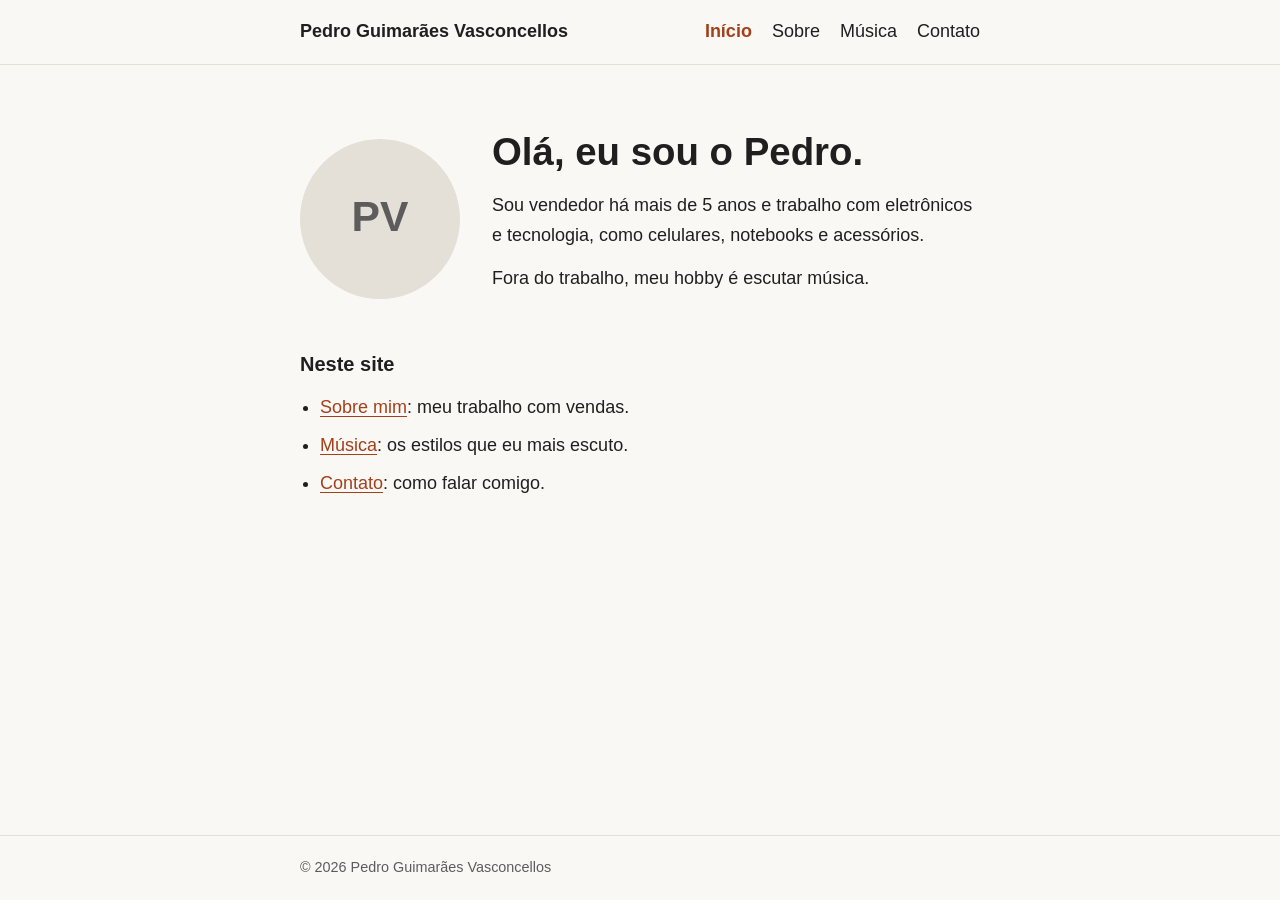
==== commit e423853c: "Deixa o site mais simples e coloca o nome do Pedro Remove efeitos, ilustrações e textos longos. Layo" ====
--- a/index.html
+++ b/index.html
@@ -3,210 +3,53 @@
 <head>
   <meta charset="UTF-8">
   <meta name="viewport" content="width=device-width, initial-scale=1.0">
-  <meta name="description" content="Seu Nome — vendedor de eletrônicos e tecnologia há mais de 5 anos, apaixonado por música.">
-  <title>Seu Nome | Vendedor</title>
-
-  <!-- Ícone da aba -->
+  <meta name="description" content="Site pessoal de Pedro Guimarães Vasconcellos, vendedor de eletrônicos e tecnologia.">
+  <title>Pedro Guimarães Vasconcellos</title>
   <link rel="icon" href="img/favicon.svg" type="image/svg+xml">
-
-  <!-- Fontes (Google Fonts) e ícones (Font Awesome) -->
-  <link rel="preconnect" href="https://fonts.googleapis.com">
-  <link rel="preconnect" href="https://fonts.gstatic.com" crossorigin>
-  <link rel="stylesheet" href="https://fonts.googleapis.com/css2?family=Inter:wght@400;500;600&family=Space+Grotesk:wght@500;700&display=swap">
-  <link rel="stylesheet" href="https://cdnjs.cloudflare.com/ajax/libs/font-awesome/6.5.1/css/all.min.css">
-
-  <!-- Estilos do site -->
   <link rel="stylesheet" href="css/style.css">
   <link rel="stylesheet" href="css/responsive.css">
+</head>
+<body data-pagina="inicio">
 
-  <!-- Aplica o tema salvo antes da página aparecer (evita "piscar") -->
-  <script src="js/theme.js"></script>
-</head>
-<body data-page="inicio">
-  <a href="#conteudo" class="skip-link">Pular para o conteúdo</a>
-
-  <!-- ================= CABEÇALHO ================= -->
-  <header class="header" id="header">
-    <div class="container header__inner">
-      <a href="index.html" class="logo" aria-label="Página inicial">Seu Nome<span class="logo__dot">.</span></a>
-
-      <nav class="nav" id="nav" aria-label="Menu principal">
-        <ul class="nav__list">
-          <li><a href="index.html" class="nav__link" data-nav="inicio">Início</a></li>
-          <li><a href="pages/sobre.html" class="nav__link" data-nav="sobre">Sobre</a></li>
-          <li><a href="pages/musica.html" class="nav__link" data-nav="musica">Música</a></li>
-          <li><a href="pages/contato.html" class="nav__link" data-nav="contato">Contato</a></li>
-        </ul>
+  <header class="topo">
+    <div class="container topo__conteudo">
+      <a href="index.html" class="topo__nome">Pedro Guimarães Vasconcellos</a>
+      <button class="menu-botao" id="menu-botao" type="button" aria-expanded="false" aria-controls="menu">Menu</button>
+      <nav class="menu" id="menu" aria-label="Menu principal">
+        <a href="index.html" data-link="inicio">Início</a>
+        <a href="pages/sobre.html" data-link="sobre">Sobre</a>
+        <a href="pages/musica.html" data-link="musica">Música</a>
+        <a href="pages/contato.html" data-link="contato">Contato</a>
       </nav>
-
-      <div class="header__actions">
-        <button class="theme-toggle" id="theme-toggle" type="button" aria-label="Alternar tema">
-          <i class="fa-solid fa-sun" aria-hidden="true"></i>
-          <i class="fa-solid fa-moon" aria-hidden="true"></i>
-        </button>
-        <button class="menu-toggle" id="menu-toggle" type="button" aria-label="Abrir menu" aria-expanded="false" aria-controls="nav">
-          <span></span><span></span><span></span>
-        </button>
-      </div>
     </div>
   </header>
 
-  <main id="conteudo">
-
-    <!-- ================= HERO ================= -->
-    <section class="hero">
-      <div class="container hero__inner">
-        <div class="hero__text reveal">
-          <p class="hero__greeting">Olá, eu sou 👋</p>
-          <h1 class="hero__title">Seu Nome</h1>
-          <p class="hero__role">
-            <span class="sr-only">Vendedor</span>
-            <span class="typing" aria-hidden="true" data-typing='["Vendedor", "Especialista em tecnologia", "Apaixonado por música"]'></span><span class="cursor" aria-hidden="true">|</span>
-          </p>
-          <p class="hero__desc">
-            Há mais de 5 anos ajudo clientes a escolher o celular, o notebook ou o eletrônico certo para o dia a dia.
-            Para mim, vender bem começa por saber ouvir — e, fora do trabalho, o que eu mais gosto de ouvir é música.
-          </p>
-          <div class="hero__buttons">
-            <a href="pages/sobre.html" class="btn btn--primary">Conheça minha história <i class="fa-solid fa-arrow-right" aria-hidden="true"></i></a>
-            <a href="pages/contato.html" class="btn btn--outline">Fale comigo</a>
-          </div>
-          <ul class="social" aria-label="Redes sociais">
-            <li><a href="https://wa.me/5500000000000" target="_blank" rel="noopener" aria-label="WhatsApp"><i class="fa-brands fa-whatsapp" aria-hidden="true"></i></a></li>
-            <li><a href="https://www.instagram.com/seu-usuario" target="_blank" rel="noopener" aria-label="Instagram"><i class="fa-brands fa-instagram" aria-hidden="true"></i></a></li>
-            <li><a href="https://www.linkedin.com/in/seu-usuario" target="_blank" rel="noopener" aria-label="LinkedIn"><i class="fa-brands fa-linkedin-in" aria-hidden="true"></i></a></li>
-            <li><a href="mailto:seuemail@exemplo.com" aria-label="E-mail"><i class="fa-solid fa-envelope" aria-hidden="true"></i></a></li>
-          </ul>
-        </div>
-
-        <div class="hero__image reveal delay-1">
-          <img src="img/avatar.svg" alt="Ilustração de Seu Nome com fones de ouvido" width="400" height="400">
-        </div>
+  <main class="container conteudo">
+    <section class="intro">
+      <img class="intro__foto" src="img/foto.svg" alt="Foto de Pedro Guimarães Vasconcellos" width="160" height="160">
+      <div>
+        <h1>Olá, eu sou o Pedro.</h1>
+        <p>Sou vendedor há mais de 5 anos e trabalho com eletrônicos e tecnologia, como celulares, notebooks e acessórios.</p>
+        <p>Fora do trabalho, meu hobby é escutar música.</p>
       </div>
     </section>
 
-    <!-- ================= COMO EU TRABALHO ================= -->
-    <section class="section section--alt" id="trabalho">
-      <div class="container">
-        <div class="section__header reveal">
-          <span class="section__tag">O que eu faço</span>
-          <h2 class="section__title">Vendas com <span class="gradient-text">atendimento de verdade</span></h2>
-          <p class="section__subtitle">Trabalho com eletrônicos e tecnologia: celulares, notebooks, acessórios, smart TVs e planos de telefonia.</p>
-        </div>
-
-        <div class="grid grid--cards">
-          <article class="card reveal">
-            <div class="card__icon"><i class="fa-solid fa-headset" aria-hidden="true"></i></div>
-            <h3 class="card__title">Atendimento consultivo</h3>
-            <p class="card__text">Entendo o que o cliente precisa antes de indicar um produto. O melhor aparelho é aquele que resolve o problema dele.</p>
-          </article>
-          <article class="card reveal delay-1">
-            <div class="card__icon"><i class="fa-solid fa-mobile-screen-button" aria-hidden="true"></i></div>
-            <h3 class="card__title">Conhecimento de produto</h3>
-            <p class="card__text">Acompanho os lançamentos e comparo modelos com clareza, explicando a parte técnica de um jeito simples.</p>
-          </article>
-          <article class="card reveal delay-2">
-            <div class="card__icon"><i class="fa-solid fa-handshake" aria-hidden="true"></i></div>
-            <h3 class="card__title">Negociação e pós-venda</h3>
-            <p class="card__text">Busco a melhor condição para o cliente e continuo disponível depois da compra — cliente satisfeito volta e indica.</p>
-          </article>
-        </div>
-
-        <ul class="stack reveal" aria-label="Minhas principais habilidades">
-          <li class="stack__item"><i class="fa-solid fa-comments" aria-hidden="true"></i> Comunicação</li>
-          <li class="stack__item"><i class="fa-solid fa-handshake" aria-hidden="true"></i> Negociação</li>
-          <li class="stack__item"><i class="fa-solid fa-bullseye" aria-hidden="true"></i> Foco em metas</li>
-          <li class="stack__item"><i class="fa-solid fa-microchip" aria-hidden="true"></i> Tecnologia</li>
-          <li class="stack__item"><i class="fa-solid fa-users" aria-hidden="true"></i> Trabalho em equipe</li>
-          <li class="stack__item"><i class="fa-solid fa-heart" aria-hidden="true"></i> Relacionamento</li>
-        </ul>
-      </div>
-    </section>
-
-    <!-- ================= MÚSICA (HOBBY) ================= -->
-    <section class="section" id="musica">
-      <div class="container music-teaser">
-        <div class="music-teaser__text reveal">
-          <span class="section__tag">Meu hobby</span>
-          <h2 class="section__title">Minha <span class="gradient-text">trilha sonora</span></h2>
-          <p>
-            Música está presente no meu dia inteiro: no caminho para o trabalho, para ganhar energia
-            antes de um dia de vendas e no fim de semana com os amigos.
-          </p>
-          <p>Escolha um estilo ao lado e veja quando ele toca na minha playlist.</p>
-          <a href="pages/musica.html" class="btn btn--outline">Ver minha página de música <i class="fa-solid fa-arrow-right" aria-hidden="true"></i></a>
-        </div>
-
-        <!-- Seletor de estilos: os dados de cada estilo ficam nos atributos data-* dos botões -->
-        <div class="styles-widget reveal delay-1" data-styles>
-          <div class="styles-widget__tabs" role="tablist" aria-label="Estilos musicais">
-            <button class="style-tab is-active" type="button" role="tab" aria-selected="true" aria-controls="style-panel"
-              data-cover="img/musica/sertanejo.svg" data-title="Sertanejo" data-moment="Na estrada e nos encontros com a família." data-energy="70">Sertanejo</button>
-            <button class="style-tab" type="button" role="tab" aria-selected="false" aria-controls="style-panel"
-              data-cover="img/musica/pagode.svg" data-title="Pagode e samba" data-moment="No fim de semana, reunido com os amigos." data-energy="78">Pagode e samba</button>
-            <button class="style-tab" type="button" role="tab" aria-selected="false" aria-controls="style-panel"
-              data-cover="img/musica/rap.svg" data-title="Funk, rap e trap" data-moment="Para ganhar energia antes de um dia cheio de vendas." data-energy="95">Funk, rap e trap</button>
-            <button class="style-tab" type="button" role="tab" aria-selected="false" aria-controls="style-panel"
-              data-cover="img/musica/rock.svg" data-title="Rock e pop" data-moment="No fone de ouvido, a qualquer hora do dia." data-energy="85">Rock e pop</button>
-          </div>
-
-          <div class="styles-widget__panel" id="style-panel" role="tabpanel">
-            <img class="styles-widget__cover" src="img/musica/sertanejo.svg" alt="" width="400" height="400" data-style-cover>
-            <div class="styles-widget__info" aria-live="polite">
-              <span class="styles-widget__label"><i class="fa-solid fa-headphones" aria-hidden="true"></i> Toca no meu dia</span>
-              <h3 class="styles-widget__title" data-style-title>Sertanejo</h3>
-              <p class="styles-widget__moment" data-style-moment>Na estrada e nos encontros com a família.</p>
-              <div class="energy">
-                <div class="energy__header"><span>Energia</span><span data-style-energy-text>70%</span></div>
-                <div class="energy__bar"><div class="energy__fill" data-style-energy></div></div>
-              </div>
-              <div class="equalizer" aria-hidden="true">
-                <span></span><span></span><span></span><span></span><span></span><span></span><span></span><span></span>
-              </div>
-            </div>
-          </div>
-        </div>
-      </div>
-    </section>
-
-    <!-- ================= CHAMADA PARA CONTATO ================= -->
-    <section class="section section--tight">
-      <div class="container">
-        <div class="cta reveal">
-          <h2 class="cta__title">Procurando um <span class="gradient-text">eletrônico novo</span>?</h2>
-          <p class="cta__text">Me conte o que você precisa e eu te ajudo a encontrar a melhor opção — sem complicação.</p>
-          <a href="pages/contato.html" class="btn btn--primary"><i class="fa-brands fa-whatsapp" aria-hidden="true"></i> Falar comigo</a>
-        </div>
-      </div>
+    <section>
+      <h2>Neste site</h2>
+      <ul class="lista">
+        <li><a href="pages/sobre.html">Sobre mim</a>: meu trabalho com vendas.</li>
+        <li><a href="pages/musica.html">Música</a>: os estilos que eu mais escuto.</li>
+        <li><a href="pages/contato.html">Contato</a>: como falar comigo.</li>
+      </ul>
     </section>
   </main>
 
-  <!-- ================= RODAPÉ ================= -->
-  <footer class="footer">
+  <footer class="rodape">
     <div class="container">
-      <div class="footer__top">
-        <a href="index.html" class="logo" aria-label="Página inicial">Seu Nome<span class="logo__dot">.</span></a>
-        <ul class="footer__links">
-          <li><a href="index.html">Início</a></li>
-          <li><a href="pages/sobre.html">Sobre</a></li>
-          <li><a href="pages/musica.html">Música</a></li>
-          <li><a href="pages/contato.html">Contato</a></li>
-        </ul>
-        <ul class="social" aria-label="Redes sociais">
-          <li><a href="https://wa.me/5500000000000" target="_blank" rel="noopener" aria-label="WhatsApp"><i class="fa-brands fa-whatsapp" aria-hidden="true"></i></a></li>
-          <li><a href="https://www.instagram.com/seu-usuario" target="_blank" rel="noopener" aria-label="Instagram"><i class="fa-brands fa-instagram" aria-hidden="true"></i></a></li>
-          <li><a href="https://www.linkedin.com/in/seu-usuario" target="_blank" rel="noopener" aria-label="LinkedIn"><i class="fa-brands fa-linkedin-in" aria-hidden="true"></i></a></li>
-        </ul>
-      </div>
-      <p class="footer__copy">&copy; <span data-year>2026</span> Seu Nome. Feito com HTML, CSS e JavaScript.</p>
+      <p>&copy; <span id="ano">2026</span> Pedro Guimarães Vasconcellos</p>
     </div>
   </footer>
 
-  <button class="back-to-top" id="back-to-top" type="button" aria-label="Voltar ao topo">
-    <i class="fa-solid fa-arrow-up" aria-hidden="true"></i>
-  </button>
-
-  <script src="js/main.js" defer></script>
-  <script src="js/estilos.js" defer></script>
+  <script src="js/main.js"></script>
 </body>
 </html>
--- a/css/style.css
+++ b/css/style.css
@@ -1,1590 +1,247 @@
-/* ==========================================================
-   PORTFÓLIO — ESTILOS PRINCIPAIS (style.css)
-   ----------------------------------------------------------
-   Este arquivo segue a abordagem "mobile-first": os estilos
-   abaixo são pensados primeiro para celulares. As adaptações
-   para telas maiores ficam em responsive.css.
-
-   Sumário
-   1.  Variáveis e temas (escuro / claro)
-   2.  Reset e estilos base
-   3.  Utilitários
-   4.  Cabeçalho e navegação
-   5.  Botões
-   6.  Hero (página inicial) e redes sociais
-   7.  Títulos de página e seções
-   8.  Cards e grids
-   9.  Música (filtros, cards, seletor de estilos, equalizador)
-   10. Página Sobre (stats, habilidades, linha do tempo)
-   11. Página Contato (informações e formulário)
-   12. Chamada para ação (CTA)
-   13. Rodapé e botão "voltar ao topo"
-   14. Animações
-   ========================================================== */
-
-
-/* ============ 1. VARIÁVEIS E TEMAS ============ */
+/* Estilos principais do site.
+   Feitos primeiro para celular; os ajustes para telas maiores
+   ficam em responsive.css. */
+
 :root {
-  /* Cores — tema escuro (padrão) */
-  --bg: #0d0f14;
-  --bg-alt: #12151c;
-  --surface: #181c25;
-  --surface-2: #1f2430;
-  --text: #e9ecf1;
-  --text-muted: #9aa3b5;
-  --border: #262c38;
-  --accent: #8b5cf6;
-  --accent-2: #22d3ee;
-  --accent-soft: rgba(139, 92, 246, 0.15);
-  --gradient: linear-gradient(135deg, var(--accent), var(--accent-2));
-  --success: #22c55e;
-  --error: #f87171;
-  --shadow: 0 12px 32px rgba(0, 0, 0, 0.35);
-
-  /* Tipografia */
-  --font-body: 'Inter', system-ui, -apple-system, 'Segoe UI', sans-serif;
-  --font-title: 'Space Grotesk', 'Inter', system-ui, sans-serif;
-
-  /* Medidas */
-  --header-h: 70px;
-  --container: 1120px;
-  --radius: 16px;
-  --radius-sm: 10px;
-  --transition: 0.3s ease;
-
-  color-scheme: dark;
-}
-
-/* Tema claro — ativado pelo botão de sol/lua (js/main.js) */
-[data-theme="light"] {
-  --bg: #f7f7fb;
-  --bg-alt: #eef0f6;
-  --surface: #ffffff;
-  --surface-2: #f1f2f8;
-  --text: #161923;
-  --text-muted: #556073;
-  --border: #e0e3ec;
-  --accent: #7c3aed;
-  --accent-2: #0891b2;
-  --accent-soft: rgba(124, 58, 237, 0.1);
-  --success: #15803d;
-  --error: #dc2626;
-  --shadow: 0 12px 32px rgba(20, 24, 40, 0.08);
-
-  color-scheme: light;
-}
-
-
-/* ============ 2. RESET E BASE ============ */
-*,
-*::before,
-*::after {
+  --fundo: #faf8f5;
+  --texto: #1f1f1f;
+  --texto-suave: #5c5c5c;
+  --linha: #e4dfd7;
+  --destaque: #a3401c;
+}
+
+* {
   box-sizing: border-box;
   margin: 0;
   padding: 0;
 }
 
-html {
-  scroll-behavior: smooth;
-  scroll-padding-top: var(--header-h);
-  -webkit-text-size-adjust: 100%;
-}
-
 body {
-  font-family: var(--font-body);
-  font-size: 1rem;
+  display: flex;
+  flex-direction: column;
+  min-height: 100vh;
+  background: var(--fundo);
+  color: var(--texto);
+  font-family: -apple-system, BlinkMacSystemFont, "Segoe UI", Roboto, Helvetica, Arial, sans-serif;
+  font-size: 17px;
   line-height: 1.65;
-  background-color: var(--bg);
-  color: var(--text);
-  -webkit-font-smoothing: antialiased;
-  overflow-x: hidden;
-  transition: background-color var(--transition), color var(--transition);
-}
-
-/* Trava a rolagem quando o menu mobile está aberto */
-body.menu-open {
-  overflow: hidden;
-}
-
-img,
-svg {
+}
+
+a {
+  color: var(--destaque);
+  text-underline-offset: 3px;
+}
+
+a:hover {
+  text-decoration-thickness: 2px;
+}
+
+img {
   display: block;
   max-width: 100%;
   height: auto;
 }
 
-a {
-  color: inherit;
-  text-decoration: none;
-}
-
-ul,
-ol {
-  list-style: none;
-}
-
-button,
-input,
-textarea {
-  font: inherit;
-  color: inherit;
-}
-
-button {
-  background: none;
-  border: none;
-  cursor: pointer;
-}
-
-h1,
-h2,
-h3 {
-  font-family: var(--font-title);
-  line-height: 1.15;
-  letter-spacing: -0.01em;
-}
-
-:focus-visible {
-  outline: 2px solid var(--accent-2);
-  outline-offset: 3px;
-  border-radius: 4px;
-}
-
-::selection {
-  background: var(--accent);
-  color: #fff;
-}
-
-
-/* ============ 3. UTILITÁRIOS ============ */
+h1 {
+  margin-bottom: 16px;
+  font-size: 2rem;
+  line-height: 1.2;
+}
+
+h2 {
+  margin: 40px 0 12px;
+  font-size: 1.25rem;
+}
+
+p {
+  margin-bottom: 14px;
+}
+
 .container {
   width: 100%;
-  max-width: var(--container);
-  margin-inline: auto;
-  padding-inline: 20px;
-}
-
-.gradient-text {
-  background: var(--gradient);
-  -webkit-background-clip: text;
-  background-clip: text;
-  color: transparent;
-}
-
-/* Esconde visualmente, mas mantém para leitores de tela */
-.sr-only {
-  position: absolute;
-  width: 1px;
-  height: 1px;
-  padding: 0;
-  margin: -1px;
-  overflow: hidden;
-  clip: rect(0, 0, 0, 0);
-  white-space: nowrap;
-  border: 0;
-}
-
-/* Link "pular para o conteúdo" (acessibilidade via teclado) */
-.skip-link {
-  position: absolute;
-  top: -100px;
-  left: 16px;
-  z-index: 200;
-  padding: 10px 18px;
-  border-radius: var(--radius-sm);
-  background: var(--accent);
-  color: #fff;
-  font-weight: 600;
-  transition: top var(--transition);
-}
-
-.skip-link:focus {
-  top: 12px;
-}
-
-
-/* ============ 4. CABEÇALHO E NAVEGAÇÃO ============ */
-.header {
-  position: fixed;
-  top: 0;
-  left: 0;
-  right: 0;
-  z-index: 100;
-  height: var(--header-h);
-  border-bottom: 1px solid transparent;
-  transition: background-color var(--transition), border-color var(--transition);
-}
-
-/* Fundo aparece depois que a página rola (classe adicionada via JS) */
-.header.is-scrolled,
-.menu-open .header {
-  background-color: var(--bg);
-  border-bottom-color: var(--border);
-}
-
-.header__inner {
-  height: 100%;
+  max-width: 720px;
+  margin: 0 auto;
+  padding: 0 20px;
+}
+
+
+/* Topo e menu */
+.topo {
+  position: relative;
+  border-bottom: 1px solid var(--linha);
+}
+
+.topo__conteudo {
   display: flex;
   align-items: center;
   justify-content: space-between;
-  gap: 16px;
-}
-
-.logo {
-  font-family: var(--font-title);
-  font-size: 1.35rem;
+  gap: 12px;
+  min-height: 64px;
+}
+
+.topo__nome {
+  color: var(--texto);
   font-weight: 700;
-  letter-spacing: 0.02em;
-  white-space: nowrap;
-}
-
-.logo__dot {
-  color: var(--accent-2);
-}
-
-.header__actions {
-  display: flex;
-  align-items: center;
-  gap: 10px;
-}
-
-/* Botão de tema (sol/lua) */
-.theme-toggle {
-  width: 42px;
-  height: 42px;
-  display: grid;
-  place-items: center;
-  border-radius: 50%;
-  border: 1px solid var(--border);
-  background: var(--surface);
-  color: var(--text);
-  font-size: 1rem;
-  transition: border-color var(--transition), transform var(--transition), color var(--transition);
-}
-
-.theme-toggle:hover {
-  border-color: var(--accent);
-  color: var(--accent);
-  transform: rotate(20deg);
-}
-
-/* Tema escuro mostra o sol (para trocar para claro) e vice-versa */
-.theme-toggle .fa-moon { display: none; }
-[data-theme="light"] .theme-toggle .fa-sun { display: none; }
-[data-theme="light"] .theme-toggle .fa-moon { display: inline-block; }
-
-/* Botão hambúrguer (só aparece no mobile) */
-.menu-toggle {
-  width: 42px;
-  height: 42px;
-  display: flex;
-  flex-direction: column;
-  align-items: center;
-  justify-content: center;
-  gap: 5px;
-  border-radius: 12px;
-  border: 1px solid var(--border);
-  background: var(--surface);
-}
-
-.menu-toggle span {
-  width: 20px;
-  height: 2px;
-  border-radius: 2px;
-  background: var(--text);
-  transition: transform var(--transition), opacity var(--transition);
-}
-
-/* Vira um "X" quando aberto */
-.menu-toggle[aria-expanded="true"] span:nth-child(1) { transform: translateY(7px) rotate(45deg); }
-.menu-toggle[aria-expanded="true"] span:nth-child(2) { opacity: 0; }
-.menu-toggle[aria-expanded="true"] span:nth-child(3) { transform: translateY(-7px) rotate(-45deg); }
-
-/* Menu mobile: painel que desliza da direita */
-.nav {
+  text-decoration: none;
+}
+
+.menu-botao {
+  padding: 6px 12px;
+  border: 1px solid var(--linha);
+  border-radius: 6px;
+  background: none;
+  color: var(--texto);
+  font: inherit;
+  font-size: 0.95rem;
+  cursor: pointer;
+}
+
+/* No celular o menu fica escondido até tocar em "Menu" */
+.menu {
+  display: none;
   position: absolute;
   top: 100%;
   left: 0;
   right: 0;
-  height: calc(100vh - var(--header-h));
-  height: calc(100dvh - var(--header-h));
-  padding: 32px 20px;
-  background: var(--bg);
-  transform: translateX(100%);
-  visibility: hidden;
-  transition: transform 0.35s ease, visibility 0.35s;
-}
-
-.nav.is-open {
-  transform: translateX(0);
-  visibility: visible;
-}
-
-.nav__list {
+  z-index: 10;
+  padding: 4px 20px 12px;
+  border-bottom: 1px solid var(--linha);
+  background: var(--fundo);
+}
+
+.menu.aberto {
+  display: block;
+}
+
+.menu a {
+  display: block;
+  padding: 10px 0;
+  border-bottom: 1px solid var(--linha);
+  color: var(--texto);
+  text-decoration: none;
+}
+
+.menu a:last-child {
+  border-bottom: none;
+}
+
+.menu a[aria-current="page"] {
+  color: var(--destaque);
+  font-weight: 600;
+}
+
+
+/* Conteúdo */
+.conteudo {
+  flex: 1;
+  padding-top: 40px;
+  padding-bottom: 56px;
+}
+
+.intro__foto {
+  width: 120px;
+  height: 120px;
+  margin-bottom: 20px;
+  border-radius: 50%;
+}
+
+.lista {
+  padding-left: 20px;
+}
+
+.lista li {
+  margin-bottom: 8px;
+}
+
+.generos {
+  margin-top: 8px;
+  border-top: 1px solid var(--linha);
+  list-style: none;
+}
+
+.generos li {
+  padding: 12px 0;
+  border-bottom: 1px solid var(--linha);
+  font-weight: 600;
+}
+
+
+/* Formulário de contato */
+.formulario {
   display: flex;
   flex-direction: column;
-  gap: 6px;
-}
-
-.nav__link {
-  display: block;
-  padding: 14px 18px;
-  border-radius: var(--radius-sm);
-  font-size: 1.15rem;
-  font-weight: 500;
-  color: var(--text-muted);
-  transition: color var(--transition), background-color var(--transition);
-}
-
-.nav__link:hover,
-.nav__link.is-active {
-  color: var(--text);
-  background: var(--surface);
-}
-
-.nav__link.is-active {
-  color: var(--accent);
-}
-
-
-/* ============ 5. BOTÕES ============ */
-.btn {
-  display: inline-flex;
-  align-items: center;
-  justify-content: center;
-  gap: 10px;
-  padding: 13px 26px;
-  border: 2px solid transparent;
-  border-radius: 999px;
+  max-width: 480px;
+}
+
+.formulario label {
+  margin: 14px 0 4px;
   font-size: 0.95rem;
   font-weight: 600;
-  line-height: 1.2;
-  text-align: center;
-  transition: transform var(--transition), box-shadow var(--transition),
-              border-color var(--transition), color var(--transition), background-color var(--transition);
-}
-
-.btn--primary {
-  background: var(--gradient);
+}
+
+.formulario input,
+.formulario textarea {
+  padding: 10px 12px;
+  border: 1px solid #cfc8bd;
+  border-radius: 6px;
+  background: #fff;
+  color: var(--texto);
+  font: inherit;
+  font-size: 1rem; /* 16px ou mais evita zoom automático no iPhone */
+}
+
+.formulario textarea {
+  resize: vertical;
+}
+
+.formulario input:focus,
+.formulario textarea:focus {
+  border-color: var(--destaque);
+  outline: 2px solid var(--destaque);
+  outline-offset: 1px;
+}
+
+.formulario .invalido {
+  border-color: #b91c1c;
+}
+
+.erro {
+  min-height: 1.2em;
+  color: #b91c1c;
+  font-size: 0.85rem;
+}
+
+.formulario button {
+  align-self: flex-start;
+  margin-top: 18px;
+  padding: 10px 22px;
+  border: none;
+  border-radius: 6px;
+  background: var(--destaque);
   color: #fff;
-  box-shadow: 0 8px 24px rgba(139, 92, 246, 0.3);
-}
-
-.btn--primary:hover {
-  transform: translateY(-3px);
-  box-shadow: 0 14px 30px rgba(139, 92, 246, 0.45);
-}
-
-.btn--outline {
-  background: var(--surface);
-  border-color: var(--border);
-  color: var(--text);
-}
-
-.btn--outline:hover {
-  border-color: var(--accent);
-  color: var(--accent);
-  transform: translateY(-3px);
-}
-
-.btn--block {
-  width: 100%;
-}
-
-.btn i {
-  transition: transform var(--transition);
-}
-
-.btn:hover .fa-arrow-right {
-  transform: translateX(4px);
-}
-
-
-/* ============ 6. HERO E REDES SOCIAIS ============ */
-.hero {
-  position: relative;
-  display: flex;
-  align-items: center;
-  min-height: 100vh;
-  min-height: 100svh;
-  padding: calc(var(--header-h) + 32px) 0 64px;
-  overflow: hidden;
-}
-
-/* Brilhos decorativos no fundo */
-.hero::before,
-.hero::after {
-  content: '';
-  position: absolute;
-  border-radius: 50%;
-  pointer-events: none;
-  filter: blur(10px);
-}
-
-.hero::before {
-  width: 420px;
-  height: 420px;
-  top: -120px;
-  right: -140px;
-  background: radial-gradient(circle, rgba(139, 92, 246, 0.28), transparent 70%);
-}
-
-.hero::after {
-  width: 360px;
-  height: 360px;
-  bottom: -140px;
-  left: -140px;
-  background: radial-gradient(circle, rgba(34, 211, 238, 0.18), transparent 70%);
-}
-
-.hero__inner {
-  position: relative;
-  z-index: 1;
-  display: grid;
-  gap: 40px;
-  align-items: center;
-  text-align: center;
-}
-
-.hero__greeting {
-  margin-bottom: 6px;
-  color: var(--text-muted);
-  font-weight: 500;
-  font-size: 1.05rem;
-}
-
-.hero__title {
-  margin-bottom: 12px;
-  font-size: clamp(2.6rem, 11vw, 4.6rem);
-}
-
-.hero__role {
-  min-height: 1.6em;
-  margin-bottom: 20px;
-  font-family: var(--font-title);
-  font-size: clamp(1.15rem, 4.5vw, 1.6rem);
-  font-weight: 500;
-  color: var(--accent-2);
-}
-
-.cursor {
-  margin-left: 2px;
-  color: var(--accent);
-  animation: blink 1s step-end infinite;
-}
-
-.hero__desc {
-  max-width: 540px;
-  margin: 0 auto 32px;
-  color: var(--text-muted);
-  font-size: 1.05rem;
-}
-
-.hero__buttons {
-  display: flex;
-  flex-wrap: wrap;
-  justify-content: center;
-  gap: 14px;
-  margin-bottom: 32px;
-}
-
-.hero__image {
-  position: relative;
-  order: -1; /* no celular a imagem aparece primeiro */
-  width: min(230px, 65vw);
-  margin-inline: auto;
-}
-
-/* Halo colorido atrás do avatar */
-.hero__image::before {
-  content: '';
-  position: absolute;
-  inset: -10px;
-  border-radius: 50%;
-  background: var(--gradient);
-  opacity: 0.45;
-  filter: blur(28px);
-}
-
-.hero__image img {
-  position: relative;
-  border-radius: 50%;
-  border: 4px solid var(--surface);
-  box-shadow: var(--shadow);
-  animation: float 6s ease-in-out infinite;
-}
-
-/* Ícones de redes sociais */
-.social {
-  display: flex;
-  justify-content: center;
-  gap: 12px;
-}
-
-.social a {
-  width: 44px;
-  height: 44px;
-  display: grid;
-  place-items: center;
-  border-radius: 50%;
-  border: 1px solid var(--border);
-  background: var(--surface);
-  color: var(--text-muted);
-  font-size: 1.1rem;
-  transition: color var(--transition), background var(--transition),
-              border-color var(--transition), transform var(--transition);
-}
-
-.social a:hover {
-  color: #fff;
-  background: var(--gradient);
-  border-color: transparent;
-  transform: translateY(-3px);
-}
-
-
-/* ============ 7. TÍTULOS DE PÁGINA E SEÇÕES ============ */
-.page-hero {
-  position: relative;
-  padding: calc(var(--header-h) + 56px) 0 48px;
-  text-align: center;
-  overflow: hidden;
-}
-
-.page-hero::before {
-  content: '';
-  position: absolute;
-  top: -200px;
-  left: 50%;
-  width: 600px;
-  height: 400px;
-  transform: translateX(-50%);
-  background: radial-gradient(ellipse, rgba(139, 92, 246, 0.22), transparent 70%);
-  pointer-events: none;
-}
-
-.page-hero .container {
-  position: relative;
-}
-
-.breadcrumb {
-  margin-bottom: 14px;
-  color: var(--text-muted);
+  font: inherit;
+  font-weight: 600;
+  cursor: pointer;
+}
+
+.formulario button:hover {
+  background: #86320f;
+}
+
+.aviso {
+  margin-top: 14px;
+  font-size: 0.95rem;
+}
+
+
+/* Rodapé */
+.rodape {
+  padding: 20px 0;
+  border-top: 1px solid var(--linha);
+  color: var(--texto-suave);
   font-size: 0.9rem;
 }
 
-.breadcrumb a {
-  transition: color var(--transition);
-}
-
-.breadcrumb a:hover {
-  color: var(--accent);
-}
-
-.page-hero__title {
-  margin-bottom: 14px;
-  font-size: clamp(2.2rem, 9vw, 3.6rem);
-}
-
-.page-hero__subtitle {
-  max-width: 580px;
-  margin-inline: auto;
-  color: var(--text-muted);
-  font-size: 1.05rem;
-}
-
-.section {
-  padding-block: 72px;
-}
-
-.section--alt {
-  background-color: var(--bg-alt);
-}
-
-.section--tight {
-  padding-block: 48px 80px;
-}
-
-.section--flush-top {
-  padding-top: 16px;
-}
-
-.section__header {
-  max-width: 640px;
-  margin: 0 auto 44px;
-  text-align: center;
-}
-
-.section__tag {
-  display: inline-block;
-  margin-bottom: 10px;
-  color: var(--accent-2);
-  font-size: 0.8rem;
-  font-weight: 600;
-  letter-spacing: 0.14em;
-  text-transform: uppercase;
-}
-
-.section__title {
-  margin-bottom: 14px;
-  font-size: clamp(1.75rem, 6vw, 2.6rem);
-}
-
-.section__subtitle {
-  color: var(--text-muted);
-}
-
-.section__footer {
-  margin-top: 44px;
-  text-align: center;
-}
-
-
-/* ============ 8. CARDS E GRIDS ============ */
-/* auto-fit + minmax: as colunas se ajustam sozinhas ao tamanho da tela */
-.grid {
-  display: grid;
-  gap: 20px;
-}
-
-.grid--cards {
-  grid-template-columns: repeat(auto-fit, minmax(min(100%, 280px), 1fr));
-}
-
-/* Estilos musicais: 1 coluna no celular, 2 no tablet e 4 em telas grandes (responsive.css) */
-.grid--music {
-  grid-template-columns: 1fr;
-  gap: 24px;
-}
-
-.card {
-  padding: 28px;
-  border: 1px solid var(--border);
-  border-radius: var(--radius);
-  background: var(--surface);
-  transition: transform var(--transition), border-color var(--transition), box-shadow var(--transition);
-}
-
-.card:hover {
-  transform: translateY(-6px);
-  border-color: var(--accent);
-  box-shadow: var(--shadow);
-}
-
-.card--center {
-  text-align: center;
-}
-
-.card--center .card__icon {
-  margin-inline: auto;
-}
-
-.card__icon {
-  width: 54px;
-  height: 54px;
-  display: grid;
-  place-items: center;
-  margin-bottom: 18px;
-  border-radius: 14px;
-  background: var(--accent-soft);
-  color: var(--accent);
-  font-size: 1.4rem;
-  transition: transform var(--transition);
-}
-
-.card:hover .card__icon {
-  transform: scale(1.1) rotate(-6deg);
-}
-
-.card__title {
-  margin-bottom: 10px;
-  font-size: 1.25rem;
-}
-
-.card__text {
-  color: var(--text-muted);
-  font-size: 0.95rem;
-}
-
-/* Lista de habilidades em "etiquetas" */
-.stack {
-  display: flex;
-  flex-wrap: wrap;
-  justify-content: center;
-  gap: 12px;
-  margin-top: 44px;
-}
-
-.stack__item {
-  display: flex;
-  align-items: center;
-  gap: 10px;
-  padding: 10px 18px;
-  border: 1px solid var(--border);
-  border-radius: 999px;
-  background: var(--surface);
-  font-size: 0.95rem;
-  font-weight: 500;
-  transition: transform var(--transition), border-color var(--transition);
-}
-
-.stack__item:hover {
-  transform: translateY(-3px);
-  border-color: var(--accent);
-}
-
-.stack__item i {
-  color: var(--accent);
-  font-size: 1.1rem;
-}
-
-
-/* ============ 9. MÚSICA: FILTROS, CARDS E SELETOR DE ESTILOS ============ */
-.filters {
-  display: flex;
-  flex-wrap: wrap;
-  justify-content: center;
-  gap: 10px;
-  margin-bottom: 14px;
-}
-
-.filter-btn {
-  padding: 9px 20px;
-  border: 1px solid var(--border);
-  border-radius: 999px;
-  background: var(--surface);
-  color: var(--text-muted);
-  font-size: 0.92rem;
-  font-weight: 500;
-  transition: color var(--transition), border-color var(--transition), background var(--transition);
-}
-
-.filter-btn:hover {
-  color: var(--text);
-  border-color: var(--accent);
-}
-
-.filter-btn.is-active {
-  background: var(--gradient);
-  border-color: transparent;
-  color: #fff;
-}
-
-.filters__count {
-  margin-bottom: 36px;
-  color: var(--text-muted);
-  font-size: 0.9rem;
-  text-align: center;
-}
-
-.music-card {
-  display: flex;
-  flex-direction: column;
-  overflow: hidden;
-  border: 1px solid var(--border);
-  border-radius: var(--radius);
-  background: var(--surface);
-  transition: transform var(--transition), border-color var(--transition), box-shadow var(--transition);
-}
-
-.music-card:hover {
-  transform: translateY(-6px);
-  border-color: var(--accent);
-  box-shadow: var(--shadow);
-}
-
-.music-card.is-hidden {
-  display: none;
-}
-
-.music-card.fade-in {
-  animation: fadeIn 0.45s ease both;
-}
-
-.music-card__image {
-  aspect-ratio: 4 / 3;
-  overflow: hidden;
-  background: var(--surface-2);
-}
-
-.music-card__image img {
-  width: 100%;
-  height: 100%;
-  object-fit: cover;
-  transition: transform 0.5s ease;
-}
-
-.music-card:hover .music-card__image img {
-  transform: scale(1.06);
-}
-
-.music-card__body {
-  display: flex;
-  flex: 1;
-  flex-direction: column;
-  padding: 22px;
-}
-
-.music-card__category {
-  margin-bottom: 6px;
-  color: var(--accent-2);
-  font-size: 0.75rem;
-  font-weight: 600;
-  letter-spacing: 0.12em;
-  text-transform: uppercase;
-}
-
-.music-card__title {
-  margin-bottom: 8px;
-  font-size: 1.2rem;
-}
-
-.music-card__text {
-  flex: 1;
-  margin-bottom: 16px;
-  color: var(--text-muted);
-  font-size: 0.93rem;
-}
-
-.tags {
-  display: flex;
-  flex-wrap: wrap;
-  gap: 6px;
-}
-
-.tag {
-  padding: 4px 11px;
-  border: 1px solid var(--border);
-  border-radius: 999px;
-  background: var(--surface-2);
-  color: var(--text-muted);
-  font-size: 0.75rem;
-  font-weight: 500;
-}
-
-/* Momentos (lista com ícones) */
-.moments {
-  display: grid;
-  grid-template-columns: 1fr 1fr;
-  gap: 10px;
-  margin-top: 24px;
-}
-
-.moments__item {
-  display: flex;
-  align-items: center;
-  gap: 10px;
-  padding: 12px 14px;
-  border: 1px solid var(--border);
-  border-radius: var(--radius-sm);
-  background: var(--surface);
-  font-size: 0.9rem;
-  font-weight: 500;
-  line-height: 1.3;
-}
-
-.moments__item i {
-  flex-shrink: 0;
-  width: 18px;
-  color: var(--accent);
-  text-align: center;
-}
-
-/* Página inicial: texto + seletor de estilos */
-.music-teaser {
-  display: grid;
-  gap: 40px;
-  align-items: center;
-}
-
-.music-teaser__text p {
-  margin-bottom: 16px;
-  color: var(--text-muted);
-}
-
-.music-teaser__text .btn {
-  margin-top: 8px;
-}
-
-.styles-widget {
-  --eq-speed: 0.8s; /* alterado pelo JavaScript conforme a "energia" */
-  padding: 20px;
-  border: 1px solid var(--border);
-  border-radius: calc(var(--radius) * 1.25);
-  background: var(--surface);
-  box-shadow: var(--shadow);
-}
-
-.styles-widget__tabs {
-  display: flex;
-  flex-wrap: wrap;
-  gap: 8px;
-  margin-bottom: 20px;
-}
-
-.style-tab {
-  padding: 8px 14px;
-  border: 1px solid var(--border);
-  border-radius: 999px;
-  background: var(--surface-2);
-  color: var(--text-muted);
-  font-size: 0.85rem;
-  font-weight: 500;
-  transition: color var(--transition), border-color var(--transition), background var(--transition);
-}
-
-.style-tab:hover {
-  color: var(--text);
-  border-color: var(--accent);
-}
-
-.style-tab.is-active {
-  background: var(--gradient);
-  border-color: transparent;
-  color: #fff;
-}
-
-.styles-widget__panel {
-  display: grid;
-  gap: 20px;
-  align-items: center;
-}
-
-.styles-widget__cover {
-  width: 100%;
-  max-width: 220px;
-  margin-inline: auto;
-  border-radius: var(--radius);
-  box-shadow: var(--shadow);
-}
-
-.is-switching .styles-widget__cover,
-.is-switching .styles-widget__info {
-  animation: fadeIn 0.4s ease both;
-}
-
-.styles-widget__label {
-  display: inline-flex;
-  align-items: center;
-  gap: 8px;
-  color: var(--accent-2);
-  font-size: 0.78rem;
-  font-weight: 600;
-  letter-spacing: 0.12em;
-  text-transform: uppercase;
-}
-
-.styles-widget__title {
-  margin: 6px 0;
-  font-size: 1.6rem;
-}
-
-.styles-widget__moment {
-  min-height: 3.2em;
-  margin-bottom: 16px;
-  color: var(--text-muted);
-}
-
-.energy__header {
-  display: flex;
-  justify-content: space-between;
-  margin-bottom: 6px;
-  font-size: 0.85rem;
-  font-weight: 500;
-}
-
-.energy__header span:last-child {
-  color: var(--text-muted);
-}
-
-.energy__bar {
-  height: 8px;
-  overflow: hidden;
-  border: 1px solid var(--border);
-  border-radius: 999px;
-  background: var(--surface-2);
-}
-
-.energy__fill {
-  width: 0;
-  height: 100%;
-  border-radius: inherit;
-  background: var(--gradient);
-  transition: width 0.6s cubic-bezier(0.2, 0.8, 0.2, 1);
-}
-
-/* Equalizador animado: a velocidade vem de --eq-speed */
-.equalizer {
-  display: flex;
-  align-items: flex-end;
-  gap: 5px;
-  height: 46px;
-  margin-top: 20px;
-}
-
-.equalizer span {
-  flex: 1;
-  max-width: 12px;
-  height: 20%;
-  border-radius: 4px 4px 2px 2px;
-  background: linear-gradient(to top, var(--accent), var(--accent-2));
-  animation: equalize var(--eq-speed) ease-in-out infinite alternate;
-}
-
-.equalizer span:nth-child(2) { animation-delay: -0.3s; animation-duration: calc(var(--eq-speed) * 1.3); }
-.equalizer span:nth-child(3) { animation-delay: -0.6s; animation-duration: calc(var(--eq-speed) * 0.8); }
-.equalizer span:nth-child(4) { animation-delay: -0.15s; animation-duration: calc(var(--eq-speed) * 1.1); }
-.equalizer span:nth-child(5) { animation-delay: -0.45s; animation-duration: calc(var(--eq-speed) * 0.9); }
-.equalizer span:nth-child(6) { animation-delay: -0.7s; animation-duration: calc(var(--eq-speed) * 1.4); }
-.equalizer span:nth-child(7) { animation-delay: -0.25s; animation-duration: calc(var(--eq-speed) * 0.85); }
-.equalizer span:nth-child(8) { animation-delay: -0.55s; animation-duration: calc(var(--eq-speed) * 1.2); }
-
-
-/* ============ 10. PÁGINA SOBRE ============ */
-.about {
-  display: grid;
-  gap: 48px;
-  align-items: center;
-}
-
-.about__image {
-  position: relative;
-  width: min(340px, 85%);
-  margin-inline: auto;
-}
-
-/* Moldura deslocada atrás da imagem */
-.about__image::after {
-  content: '';
-  position: absolute;
-  inset: 16px -16px -16px 16px;
-  z-index: 0;
-  border: 2px solid var(--accent);
-  border-radius: var(--radius);
-}
-
-.about__image img {
-  position: relative;
-  z-index: 1;
-  border-radius: var(--radius);
-  box-shadow: var(--shadow);
-}
-
-/* Variação redonda (página Música) */
-.about__image--round::after,
-.about__image--round img {
-  border-radius: 50%;
-}
-
-.about__text .section__title {
-  text-align: left;
-}
-
-.about__text p {
-  margin-bottom: 16px;
-  color: var(--text-muted);
-}
-
-.about__text strong {
-  color: var(--text);
-}
-
-/* Números animados */
-.stats {
-  display: grid;
-  grid-template-columns: repeat(3, 1fr);
-  gap: 12px;
-  margin: 28px 0 32px;
-}
-
-.stat {
-  padding: 18px 8px;
-  border: 1px solid var(--border);
-  border-radius: var(--radius-sm);
-  background: var(--surface);
-  text-align: center;
-}
-
-.stat__number {
-  display: block;
-  font-family: var(--font-title);
-  font-size: clamp(1.4rem, 6vw, 2rem);
-  font-weight: 700;
-  line-height: 1.2;
-}
-
-.stat__label {
-  color: var(--text-muted);
-  font-size: 0.8rem;
-}
-
-.hero__buttons--left {
-  justify-content: flex-start;
-  margin-bottom: 0;
-}
-
-/* Barras de habilidade */
-.skills {
-  display: grid;
-  gap: 24px;
-  max-width: 760px;
-  margin-inline: auto;
-}
-
-.skill__header {
-  display: flex;
-  justify-content: space-between;
-  align-items: center;
-  margin-bottom: 8px;
-  font-weight: 500;
-}
-
-.skill__header i {
-  color: var(--accent);
-  width: 22px;
-  margin-right: 6px;
-  text-align: center;
-}
-
-.skill__percent {
-  color: var(--text-muted);
-  font-size: 0.9rem;
-}
-
-.skill__bar {
-  height: 10px;
-  overflow: hidden;
-  border: 1px solid var(--border);
-  border-radius: 999px;
-  background: var(--surface-2);
-}
-
-.skill__fill {
-  width: 0; /* JS anima até o valor de data-level */
-  height: 100%;
-  border-radius: inherit;
-  background: var(--gradient);
-  transition: width 1.4s cubic-bezier(0.2, 0.8, 0.2, 1);
-}
-
-/* Linha do tempo */
-.timeline {
-  position: relative;
-  max-width: 720px;
-  margin-inline: auto;
-  padding-left: 34px;
-}
-
-.timeline::before {
-  content: '';
-  position: absolute;
-  top: 8px;
-  bottom: 8px;
-  left: 8px;
-  width: 2px;
-  background: linear-gradient(var(--accent), var(--accent-2));
-}
-
-.timeline__item {
-  position: relative;
-  margin-bottom: 20px;
-  padding: 20px 22px;
-  border: 1px solid var(--border);
-  border-radius: var(--radius);
-  background: var(--surface);
-}
-
-.timeline__item:last-child {
-  margin-bottom: 0;
-}
-
-/* Bolinha da linha do tempo */
-.timeline__item::before {
-  content: '';
-  position: absolute;
-  top: 24px;
-  left: -33px;
-  width: 16px;
-  height: 16px;
-  border: 3px solid var(--bg);
-  border-radius: 50%;
-  background: var(--accent);
-  box-shadow: 0 0 0 2px var(--accent);
-}
-
-.timeline__date {
-  color: var(--accent-2);
-  font-size: 0.85rem;
-  font-weight: 600;
-}
-
-.timeline__title {
-  margin: 4px 0 6px;
-  font-size: 1.15rem;
-}
-
-.timeline__text {
-  color: var(--text-muted);
-  font-size: 0.95rem;
-}
-
-
-/* ============ 11. PÁGINA CONTATO ============ */
-.contact {
-  display: grid;
-  gap: 32px;
-}
-
-.contact__info {
-  display: grid;
-  gap: 14px;
-  align-content: start;
-}
-
-.contact__item {
-  display: flex;
-  align-items: center;
-  gap: 16px;
-  padding: 18px;
-  border: 1px solid var(--border);
-  border-radius: var(--radius);
-  background: var(--surface);
-  transition: transform var(--transition), border-color var(--transition);
-}
-
-a.contact__item:hover {
-  transform: translateX(4px);
-  border-color: var(--accent);
-}
-
-.contact__icon {
-  flex-shrink: 0;
-  width: 46px;
-  height: 46px;
-  display: grid;
-  place-items: center;
-  border-radius: 12px;
-  background: var(--accent-soft);
-  color: var(--accent);
-  font-size: 1.2rem;
-}
-
-.contact__label {
-  display: block;
-  color: var(--text-muted);
-  font-size: 0.8rem;
-}
-
-.contact__value {
-  display: block;
-  font-weight: 600;
-  word-break: break-word;
-}
-
-.contact__note {
-  display: flex;
-  align-items: center;
-  gap: 10px;
-  margin-top: 6px;
-  color: var(--text-muted);
-  font-size: 0.92rem;
-}
-
-.status-dot {
-  flex-shrink: 0;
-  width: 10px;
-  height: 10px;
-  border-radius: 50%;
-  background: var(--success);
-  animation: pulse 2s infinite;
-}
-
-/* Formulário */
-.form {
-  padding: 28px 20px;
-  border: 1px solid var(--border);
-  border-radius: var(--radius);
-  background: var(--surface);
-}
-
-.form__title {
-  margin-bottom: 22px;
-  font-size: 1.4rem;
-}
-
-.form__row {
-  display: grid;
-  gap: 0 16px;
-}
-
-.form__group {
-  margin-bottom: 18px;
-}
-
-.form__label {
-  display: block;
-  margin-bottom: 6px;
-  font-size: 0.92rem;
-  font-weight: 500;
-}
-
-.form__input {
-  width: 100%;
-  padding: 13px 16px;
-  border: 1px solid var(--border);
-  border-radius: var(--radius-sm);
-  background: var(--bg);
-  color: var(--text);
-  font-size: 1rem; /* 16px evita zoom automático no iPhone */
-  transition: border-color var(--transition), box-shadow var(--transition);
-}
-
-.form__input::placeholder {
-  color: var(--text-muted);
-  opacity: 0.7;
-}
-
-.form__input:focus {
-  outline: none;
-  border-color: var(--accent);
-  box-shadow: 0 0 0 3px var(--accent-soft);
-}
-
-.form__input.is-invalid {
-  border-color: var(--error);
-}
-
-textarea.form__input {
-  min-height: 140px;
-  resize: vertical;
-}
-
-.form__meta {
-  display: flex;
-  justify-content: space-between;
-  gap: 12px;
-}
-
-.form__error {
-  display: block;
-  min-height: 1.2em;
-  margin-top: 6px;
-  color: var(--error);
-  font-size: 0.82rem;
-}
-
-.form__counter {
-  flex-shrink: 0;
-  margin-top: 6px;
-  color: var(--text-muted);
-  font-size: 0.8rem;
-}
-
-.form__status {
-  display: none;
-  margin-top: 16px;
-  padding: 12px 16px;
-  border-radius: var(--radius-sm);
-  font-size: 0.92rem;
-}
-
-.form__status.is-success {
-  display: block;
-  border: 1px solid var(--success);
-  background: rgba(34, 197, 94, 0.1);
-  color: var(--success);
-}
-
-.form__status.is-error {
-  display: block;
-  border: 1px solid var(--error);
-  background: rgba(248, 113, 113, 0.1);
-  color: var(--error);
-}
-
-
-/* ============ 12. CHAMADA PARA AÇÃO (CTA) ============ */
-.cta {
-  position: relative;
-  overflow: hidden;
-  padding: 48px 22px;
-  border: 1px solid var(--border);
-  border-radius: calc(var(--radius) * 1.5);
-  background: var(--surface);
-  text-align: center;
-}
-
-.cta::before {
-  content: '';
-  position: absolute;
-  inset: auto -20% -60% -20%;
-  height: 120%;
-  background: radial-gradient(ellipse at center, rgba(139, 92, 246, 0.22), transparent 65%);
-  pointer-events: none;
-}
-
-.cta > * {
-  position: relative;
-}
-
-.cta__icon {
-  width: 64px;
-  height: 64px;
-  display: grid;
-  place-items: center;
-  margin: 0 auto 18px;
-  border-radius: 50%;
-  background: var(--gradient);
-  color: #fff;
-  font-size: 1.6rem;
-  box-shadow: 0 10px 30px rgba(139, 92, 246, 0.35);
-}
-
-.cta__title {
-  margin-bottom: 12px;
-  font-size: clamp(1.6rem, 6vw, 2.4rem);
-}
-
-.cta__text {
-  max-width: 500px;
-  margin: 0 auto 28px;
-  color: var(--text-muted);
-}
-
-
-/* ============ 13. RODAPÉ E VOLTAR AO TOPO ============ */
-.footer {
-  padding: 40px 0 28px;
-  border-top: 1px solid var(--border);
-  background-color: var(--bg-alt);
-}
-
-.footer__top {
-  display: flex;
-  flex-direction: column;
-  align-items: center;
-  gap: 22px;
-  padding-bottom: 28px;
-  border-bottom: 1px solid var(--border);
-}
-
-.footer__links {
-  display: flex;
-  flex-wrap: wrap;
-  justify-content: center;
-  gap: 8px 24px;
-}
-
-.footer__links a {
-  color: var(--text-muted);
-  font-size: 0.92rem;
-  transition: color var(--transition);
-}
-
-.footer__links a:hover {
-  color: var(--accent);
-}
-
-.footer__copy {
-  padding-top: 22px;
-  color: var(--text-muted);
-  font-size: 0.85rem;
-  text-align: center;
-}
-
-.back-to-top {
-  position: fixed;
-  right: 18px;
-  bottom: 18px;
-  z-index: 90;
-  width: 46px;
-  height: 46px;
-  display: grid;
-  place-items: center;
-  border-radius: 50%;
-  background: var(--gradient);
-  color: #fff;
-  box-shadow: var(--shadow);
-  opacity: 0;
-  visibility: hidden;
-  transform: translateY(20px);
-  transition: opacity var(--transition), transform var(--transition), visibility var(--transition);
-}
-
-.back-to-top.is-visible {
-  opacity: 1;
-  visibility: visible;
-  transform: translateY(0);
-}
-
-.back-to-top:hover {
-  transform: translateY(-4px);
-}
-
-
-/* ============ 14. ANIMAÇÕES ============ */
-/* Elementos .reveal aparecem ao rolar a página (IntersectionObserver em main.js).
-   A classe .js no <html> garante que, sem JavaScript, nada fica escondido. */
-.js .reveal {
-  opacity: 0;
-  transform: translateY(28px);
-  transition: opacity 0.7s ease, transform 0.7s ease;
-}
-
-.js .reveal.is-visible {
-  opacity: 1;
-  transform: none;
-}
-
-/* As classes .delay-1, .delay-2 e .delay-3 criam um pequeno atraso
-   (100ms, 200ms, 300ms) aplicado pelo JavaScript ao revelar o elemento. */
-
-/* Depois de aparecer, o hover volta a ser rápido */
-.reveal.is-visible.card,
-.reveal.is-visible.music-card {
-  transition: opacity 0.7s ease, transform var(--transition),
-              border-color var(--transition), box-shadow var(--transition);
-}
-
-@keyframes float {
-  0%, 100% { transform: translateY(0); }
-  50% { transform: translateY(-12px); }
-}
-
-@keyframes blink {
-  50% { opacity: 0; }
-}
-
-@keyframes fadeIn {
-  from { opacity: 0; transform: scale(0.96); }
-  to { opacity: 1; transform: scale(1); }
-}
-
-@keyframes equalize {
-  from { height: 15%; }
-  to { height: 100%; }
-}
-
-@keyframes pulse {
-  0% { box-shadow: 0 0 0 0 rgba(34, 197, 94, 0.6); }
-  70% { box-shadow: 0 0 0 10px rgba(34, 197, 94, 0); }
-  100% { box-shadow: 0 0 0 0 rgba(34, 197, 94, 0); }
-}
-
-/* Respeita quem prefere menos movimento */
-@media (prefers-reduced-motion: reduce) {
-  html { scroll-behavior: auto; }
-
-  *,
-  *::before,
-  *::after {
-    animation-duration: 0.01ms !important;
-    animation-iteration-count: 1 !important;
-    transition-duration: 0.01ms !important;
-  }
-
-  .js .reveal {
-    opacity: 1;
-    transform: none;
-  }
-}
+.rodape p {
+  margin: 0;
+}
--- a/css/responsive.css
+++ b/css/responsive.css
@@ -1,251 +1,53 @@
-/* ==========================================================
-   PORTFÓLIO — DESIGN RESPONSIVO (responsive.css)
-   ----------------------------------------------------------
-   O style.css já é "mobile-first" (pensado para celular).
-   Aqui ficam os ajustes por tamanho de tela (media queries):
+/* Ajustes para telas maiores (tablet e computador).
+   No celular vale só o style.css. */
 
-   - até 380px  → celulares pequenos
-   - 600px+     → celulares grandes / tablets em pé
-   - 900px+     → tablets deitados, notebooks e desktops
-   - 1200px+    → telas grandes
-   ========================================================== */
-
-
-/* ============ CELULARES PEQUENOS (até 380px) ============ */
-@media (max-width: 380px) {
-  .container {
-    padding-inline: 16px;
+@media (min-width: 700px) {
+  body {
+    font-size: 18px;
   }
 
-  .hero__buttons .btn,
-  .hero__buttons--left .btn {
-    width: 100%;
+  h1 {
+    font-size: 2.4rem;
   }
 
-  .stats {
-    gap: 8px;
+  .conteudo {
+    padding-top: 64px;
   }
 
-  .stat__label {
-    font-size: 0.72rem;
-  }
-
-  .moments {
-    grid-template-columns: 1fr;
-  }
-
-  .card,
-  .cta {
-    padding: 24px 18px;
-  }
-
-  .filter-btn {
-    padding: 8px 16px;
-  }
-}
-
-
-/* ============ CELULARES GRANDES / TABLETS (600px+) ============ */
-@media (min-width: 600px) {
-  .container {
-    padding-inline: 28px;
-  }
-
-  .section {
-    padding-block: 88px;
-  }
-
-  .section--flush-top {
-    padding-top: 16px;
-  }
-
-  .grid--music {
-    grid-template-columns: repeat(2, 1fr);
-  }
-
-  /* Nome e e-mail lado a lado no formulário */
-  .form__row {
-    grid-template-columns: 1fr 1fr;
-  }
-
-  .form {
-    padding: 36px 32px;
-  }
-
-  /* Seletor de estilos: capa ao lado das informações */
-  .styles-widget {
-    padding: 28px;
-  }
-
-  .styles-widget__panel {
-    grid-template-columns: 200px 1fr;
-    gap: 28px;
-  }
-
-  .styles-widget__cover {
-    max-width: none;
-  }
-
-  .cta {
-    padding: 64px 40px;
-  }
-
-  .footer__top {
-    flex-direction: row;
-    justify-content: space-between;
-    flex-wrap: wrap;
-  }
-
-  .footer__copy {
-    text-align: left;
-  }
-}
-
-
-/* ============ NOTEBOOKS E DESKTOPS (900px+) ============ */
-@media (min-width: 900px) {
-  :root {
-    --header-h: 80px;
-  }
-
-  .container {
-    padding-inline: 32px;
-  }
-
-  .section {
-    padding-block: 104px;
-  }
-
-  /* --- Navegação: some o hambúrguer, links ficam em linha --- */
-  .menu-toggle {
+  /* O botão "Menu" some e os links ficam lado a lado */
+  .menu-botao {
     display: none;
   }
 
-  .nav {
+  .menu {
+    display: flex;
     position: static;
-    height: auto;
-    margin-left: auto;
+    gap: 20px;
     padding: 0;
-    background: transparent;
-    transform: none;
-    visibility: visible;
-    transition: none;
+    border: none;
+    background: none;
   }
 
-  .nav__list {
-    flex-direction: row;
-    gap: 4px;
+  .menu a {
+    padding: 0;
+    border: none;
   }
 
-  .nav__link {
-    position: relative;
-    padding: 8px 16px;
-    font-size: 0.95rem;
+  .menu a:hover {
+    color: var(--destaque);
   }
 
-  .nav__link:hover,
-  .nav__link.is-active {
-    background: transparent;
+  /* Na página inicial, foto ao lado do texto */
+  .intro {
+    display: flex;
+    align-items: center;
+    gap: 32px;
   }
 
-  /* Sublinhado animado */
-  .nav__link::after {
-    content: '';
-    position: absolute;
-    left: 16px;
-    right: 16px;
-    bottom: 2px;
-    height: 2px;
-    border-radius: 2px;
-    background: var(--gradient);
-    transform: scaleX(0);
-    transition: transform var(--transition);
-  }
-
-  .nav__link:hover::after,
-  .nav__link.is-active::after {
-    transform: scaleX(1);
-  }
-
-  /* --- Hero em duas colunas: texto à esquerda, imagem à direita --- */
-  .hero__inner {
-    grid-template-columns: 1.15fr 0.85fr;
-    gap: 64px;
-    text-align: left;
-  }
-
-  .hero__image {
-    order: 0;
-    width: 100%;
-    max-width: 400px;
-    margin-right: 0;
-  }
-
-  .hero__desc {
-    margin-left: 0;
-  }
-
-  .hero__buttons,
-  .hero__text .social {
-    justify-content: flex-start;
-  }
-
-  /* --- Sobre: imagem e texto lado a lado --- */
-  .about {
-    grid-template-columns: 0.8fr 1.2fr;
-    gap: 72px;
-  }
-
-  .about__image {
-    width: 100%;
-  }
-
-  /* Música: imagem à direita */
-  .about--reverse {
-    grid-template-columns: 1.2fr 0.8fr;
-  }
-
-  .about--reverse .about__image {
-    order: 2;
-  }
-
-  /* Página inicial: texto à esquerda, seletor de estilos à direita */
-  .music-teaser {
-    grid-template-columns: 0.85fr 1.15fr;
-    gap: 64px;
-  }
-
-  /* --- Habilidades em duas colunas --- */
-  .skills {
-    grid-template-columns: 1fr 1fr;
-    gap: 28px 56px;
-    max-width: none;
-  }
-
-  /* --- Contato: informações à esquerda, formulário à direita --- */
-  .contact {
-    grid-template-columns: 0.85fr 1.15fr;
-    gap: 48px;
-    align-items: start;
-  }
-
-  .form {
-    padding: 40px;
-  }
-
-  .cta {
-    padding: 80px 48px;
+  .intro__foto {
+    flex-shrink: 0;
+    width: 160px;
+    height: 160px;
+    margin-bottom: 0;
   }
 }
-
-
-/* ============ TELAS GRANDES (1200px+) ============ */
-@media (min-width: 1200px) {
-  .hero__title {
-    font-size: 5rem;
-  }
-
-  .grid--music {
-    grid-template-columns: repeat(4, 1fr);
-  }
-}
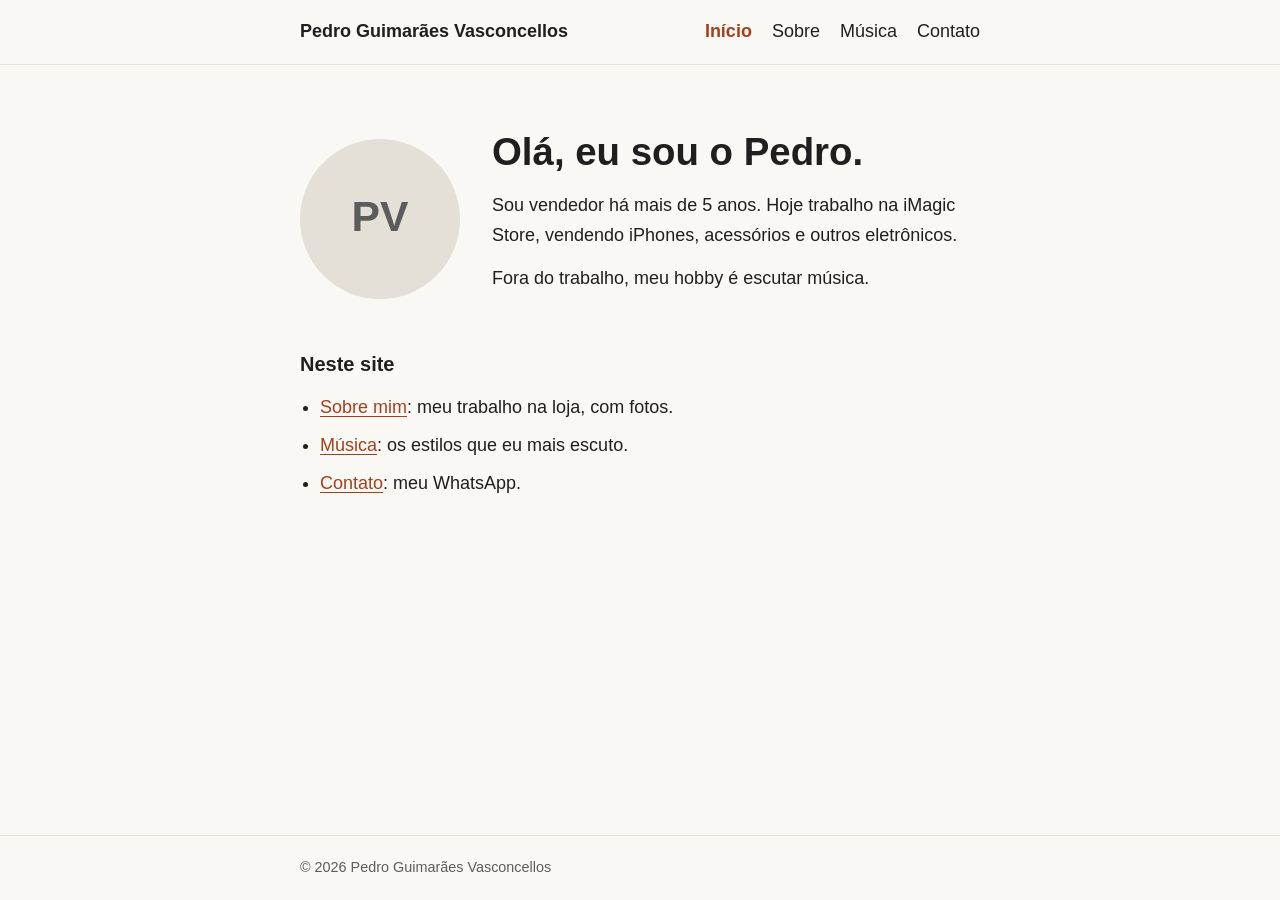
==== commit 27f70d5f: "Adiciona fotos na página Sobre e WhatsApp no Contato Texto do Sobre mais completo (trabalho na iMagi" ====
--- a/index.html
+++ b/index.html
@@ -29,7 +29,7 @@
       <img class="intro__foto" src="img/foto.svg" alt="Foto de Pedro Guimarães Vasconcellos" width="160" height="160">
       <div>
         <h1>Olá, eu sou o Pedro.</h1>
-        <p>Sou vendedor há mais de 5 anos e trabalho com eletrônicos e tecnologia, como celulares, notebooks e acessórios.</p>
+        <p>Sou vendedor há mais de 5 anos. Hoje trabalho na iMagic Store, vendendo iPhones, acessórios e outros eletrônicos.</p>
         <p>Fora do trabalho, meu hobby é escutar música.</p>
       </div>
     </section>
@@ -37,9 +37,9 @@
     <section>
       <h2>Neste site</h2>
       <ul class="lista">
-        <li><a href="pages/sobre.html">Sobre mim</a>: meu trabalho com vendas.</li>
+        <li><a href="pages/sobre.html">Sobre mim</a>: meu trabalho na loja, com fotos.</li>
         <li><a href="pages/musica.html">Música</a>: os estilos que eu mais escuto.</li>
-        <li><a href="pages/contato.html">Contato</a>: como falar comigo.</li>
+        <li><a href="pages/contato.html">Contato</a>: meu WhatsApp.</li>
       </ul>
     </section>
   </main>
--- a/css/style.css
+++ b/css/style.css
@@ -166,6 +166,85 @@
 }
 
 
+.whatsapp {
+  font-size: 1.4rem;
+  font-weight: 700;
+}
+
+/* Fotos da página Sobre */
+.galeria {
+  display: grid;
+  grid-template-columns: 1fr 1fr;
+  gap: 12px;
+  margin: 16px 0 8px;
+}
+
+.galeria figure {
+  margin: 0;
+}
+
+.galeria a {
+  display: block;
+  cursor: zoom-in;
+}
+
+.galeria img {
+  width: 100%;
+  aspect-ratio: 3 / 4;
+  object-fit: cover;
+  border-radius: 6px;
+}
+
+.galeria figcaption {
+  margin-top: 6px;
+  color: var(--texto-suave);
+  font-size: 0.85rem;
+  line-height: 1.4;
+}
+
+/* Janela com a foto ampliada */
+.foto-ampliada {
+  max-width: 94vw;
+  max-height: 94vh;
+  margin: auto;
+  padding: 0;
+  border: none;
+  background: transparent;
+}
+
+.foto-ampliada::backdrop {
+  background: rgba(0, 0, 0, 0.85);
+}
+
+.foto-ampliada img {
+  width: auto;
+  max-width: 94vw;
+  max-height: 82vh;
+  margin: 0 auto;
+  border-radius: 6px;
+}
+
+.foto-ampliada p {
+  margin: 8px 0 0;
+  color: #fff;
+  font-size: 0.95rem;
+  text-align: center;
+}
+
+.foto-ampliada__fechar {
+  display: block;
+  margin: 0 0 8px auto;
+  padding: 6px 12px;
+  border: 1px solid rgba(255, 255, 255, 0.5);
+  border-radius: 6px;
+  background: none;
+  color: #fff;
+  font: inherit;
+  font-size: 0.9rem;
+  cursor: pointer;
+}
+
+
 /* Formulário de contato */
 .formulario {
   display: flex;
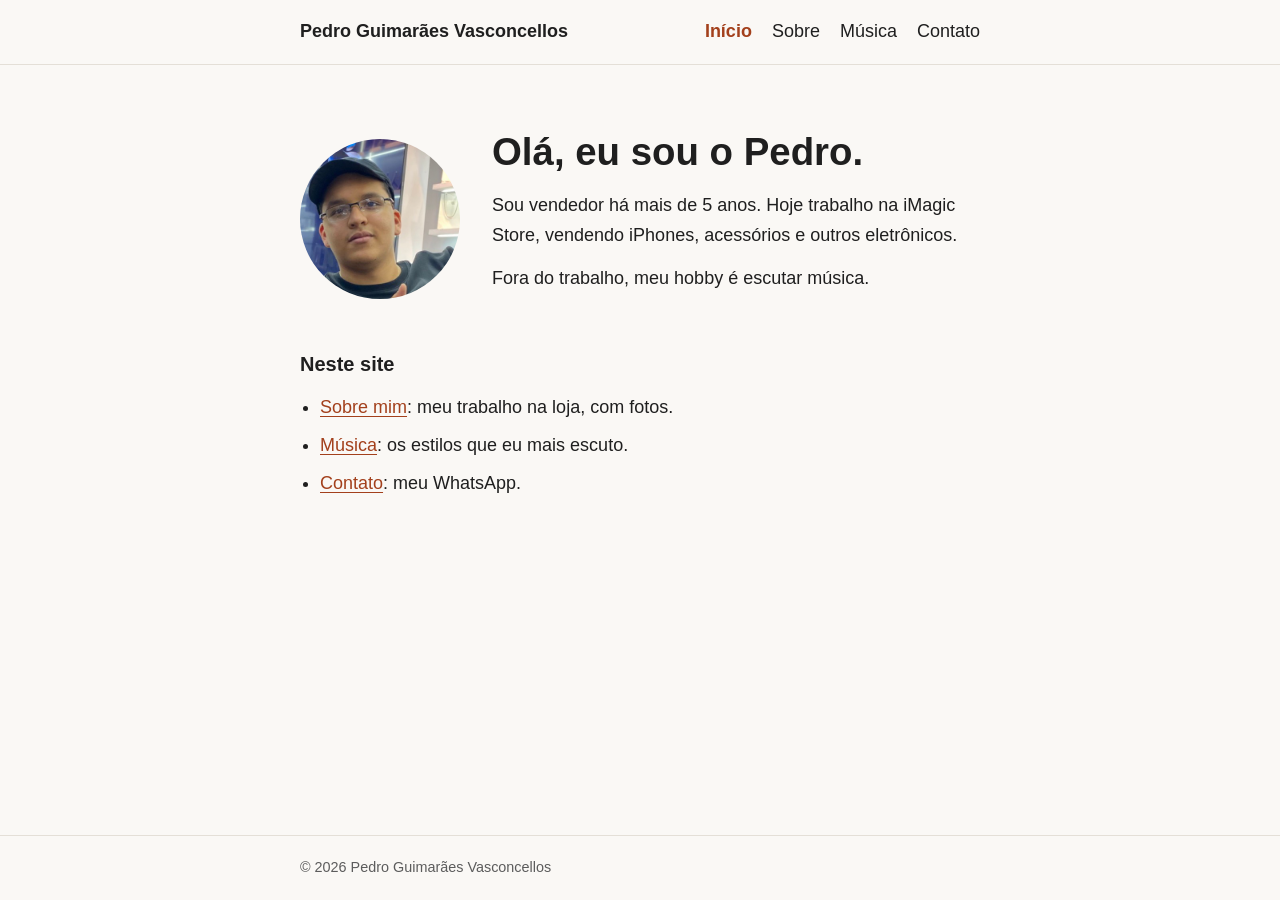
==== commit f485ecf8: "Coloca a foto do Pedro na página inicial" ====
--- a/index.html
+++ b/index.html
@@ -26,7 +26,7 @@
 
   <main class="container conteudo">
     <section class="intro">
-      <img class="intro__foto" src="img/foto.svg" alt="Foto de Pedro Guimarães Vasconcellos" width="160" height="160">
+      <img class="intro__foto" src="img/foto.jpg" alt="Foto de Pedro Guimarães Vasconcellos, de boné e óculos, na loja" width="160" height="160">
       <div>
         <h1>Olá, eu sou o Pedro.</h1>
         <p>Sou vendedor há mais de 5 anos. Hoje trabalho na iMagic Store, vendendo iPhones, acessórios e outros eletrônicos.</p>
